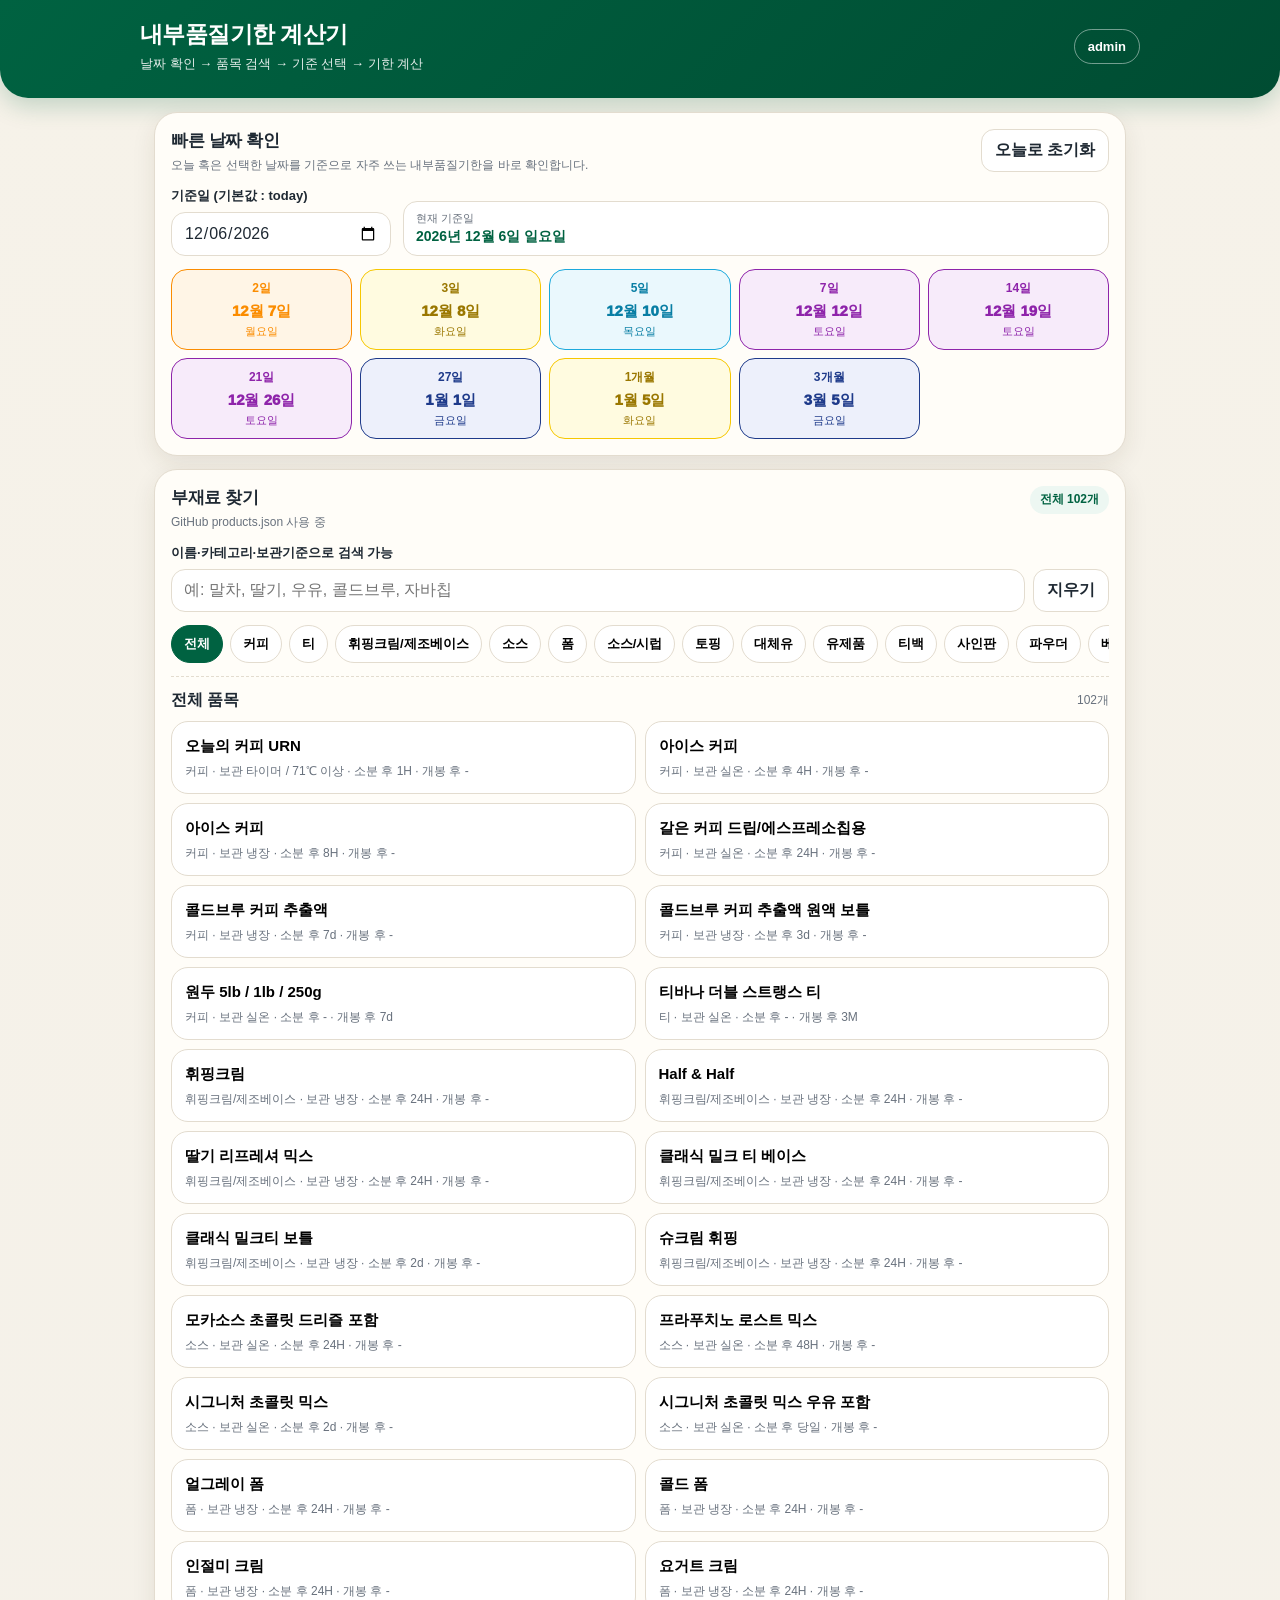
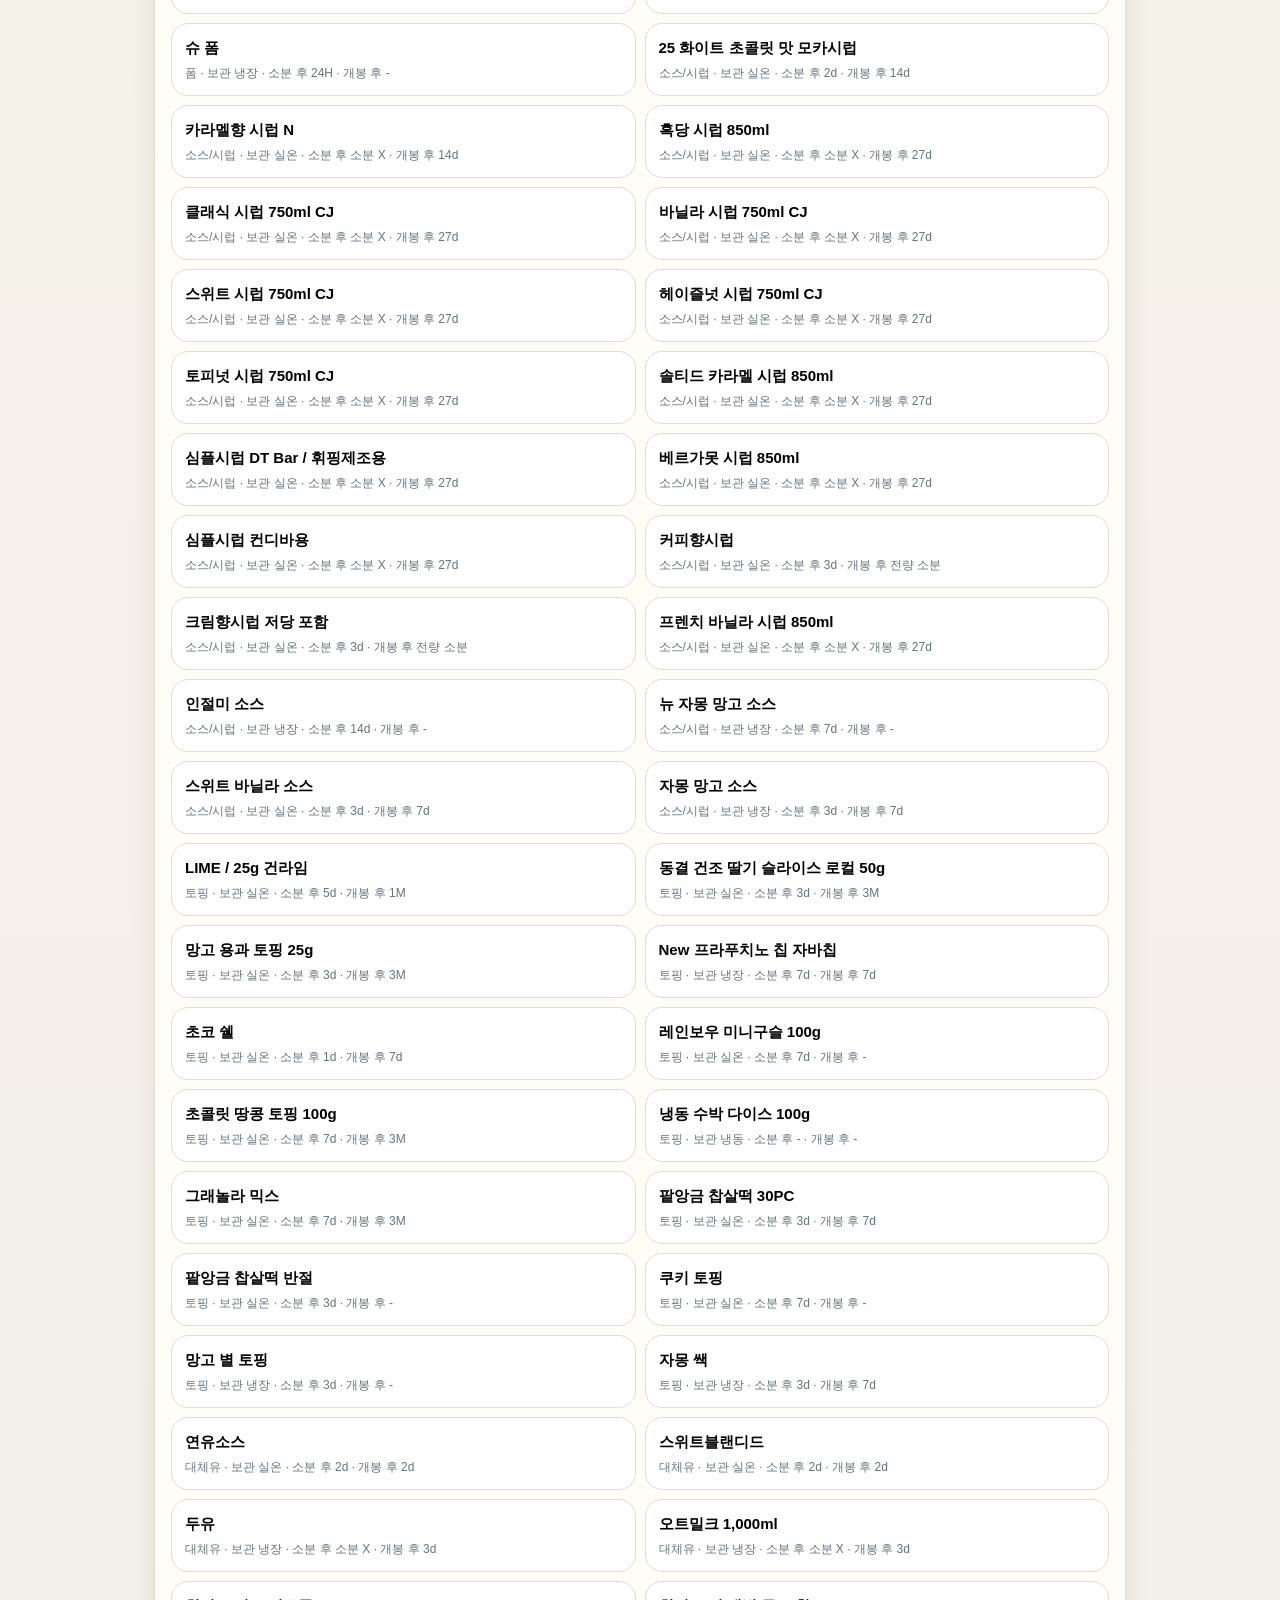
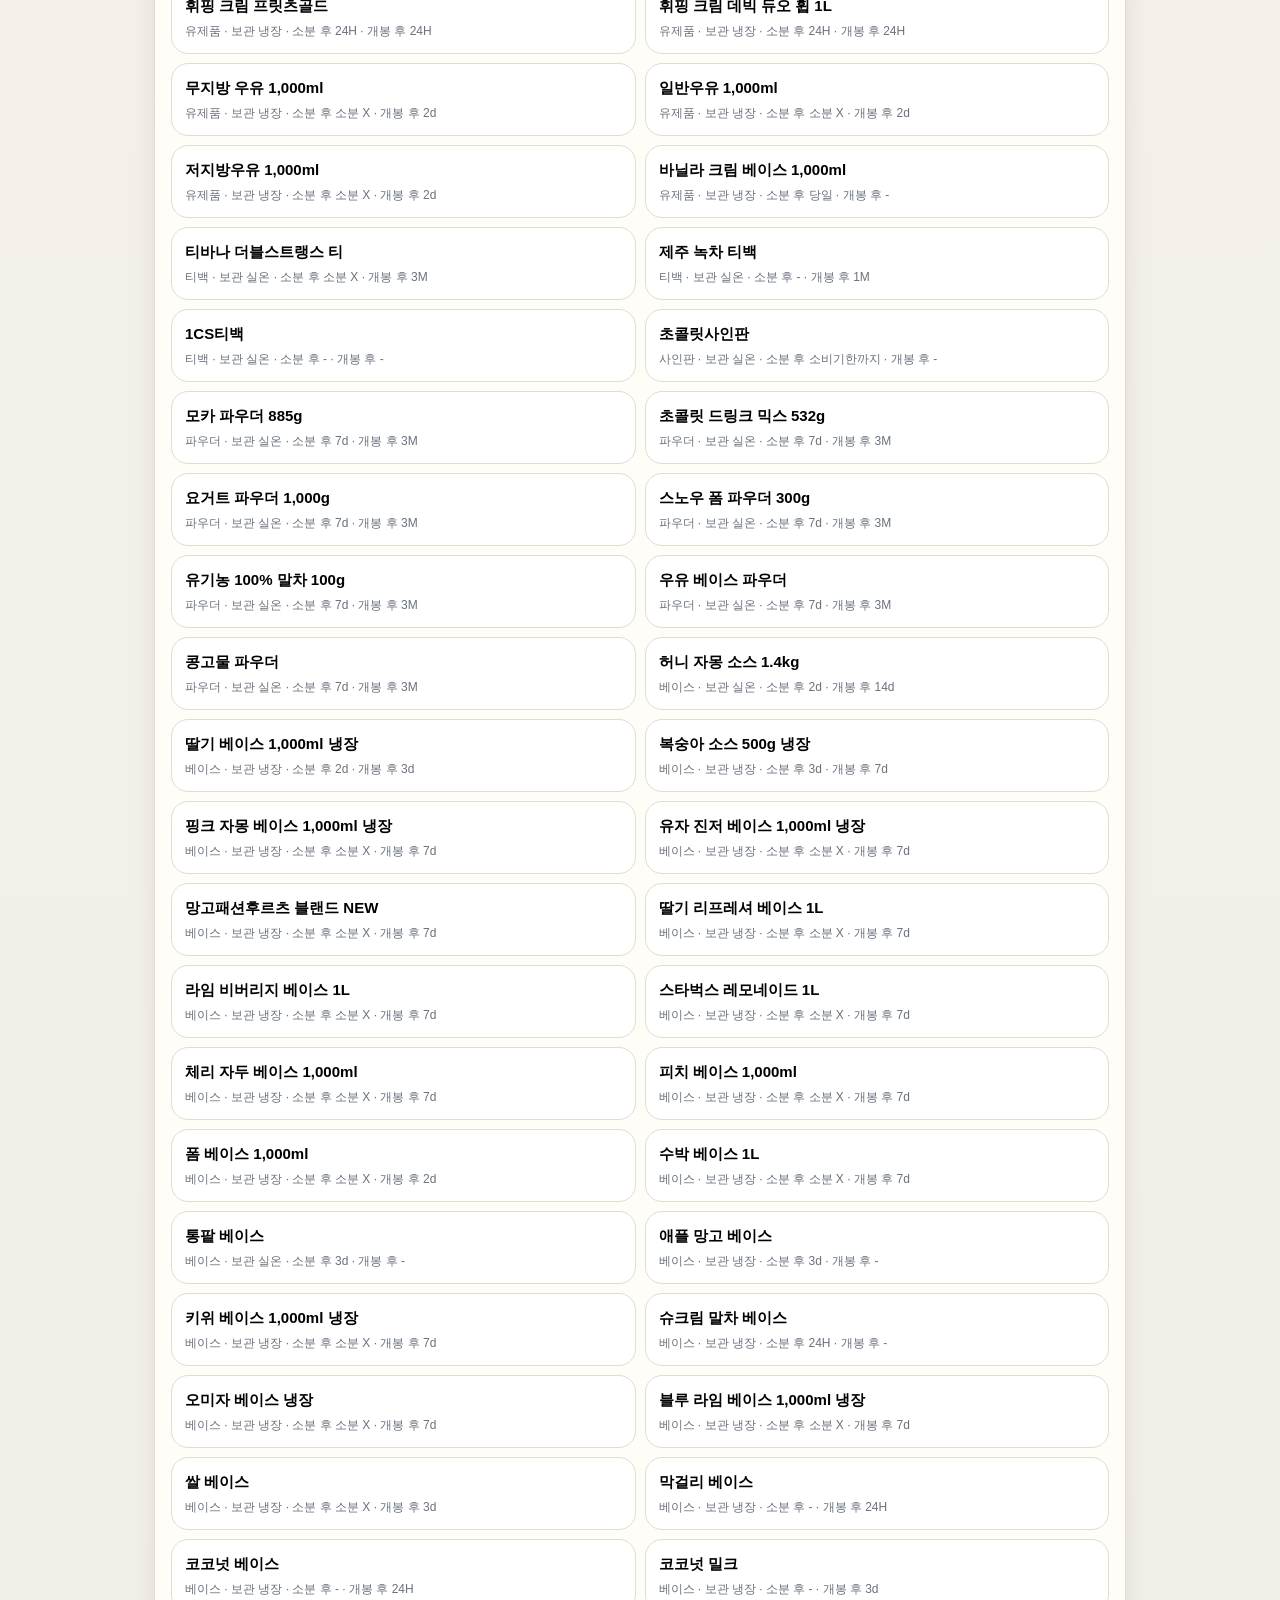
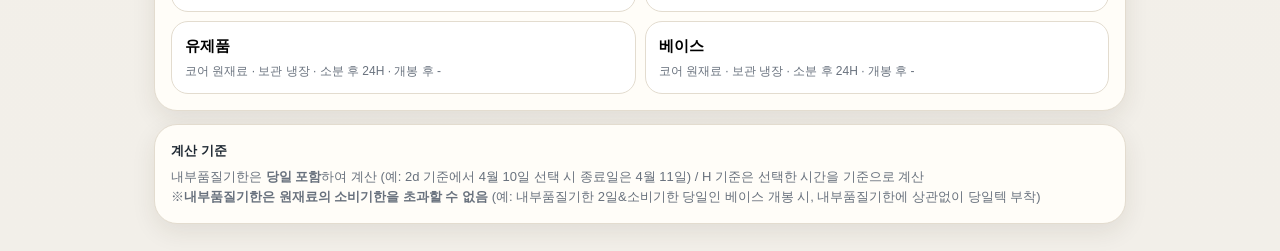
==== index.html @ 4258abe9 "Add files via upload" ====
<!doctype html>
<html lang="ko">
<head>
  <meta charset="utf-8">
  <meta name="viewport" content="width=device-width,initial-scale=1">
  <meta name="theme-color" content="#006241">
  <title>내부품질기한 관리</title>
  <link rel="stylesheet" href="./css/common.css">
  <link rel="stylesheet" href="./css/calculator.css">
</head>
<body>
<header class="site-header">
  <div class="header-inner">
    <div>
      <h1>내부품질기한 계산기</h1>
      <p>날짜 확인 → 품목 검색 → 기준 선택 → 기한 계산</p>
    </div>
    <a class="header-link" href="./admin.html">admin</a>
  </div>
</header>

<main class="container">
  <section class="panel">
    <div class="section-heading">
      <div>
        <h2>빠른 날짜 확인</h2>
        <p>오늘 혹은 선택한 날짜를 기준으로 자주 쓰는 내부품질기한을 바로 확인합니다.</p>
      </div>
      <button class="ghost-button" id="resetDateBtn" type="button">오늘로 초기화</button>
    </div>
    <div class="quick-base-row">
      <div class="field">
        <label for="quickBaseDate">기준일 (기본값 : today)</label>
        <input id="quickBaseDate" type="date">
      </div>
      <div class="quick-base-summary">
        <span>현재 기준일</span>
        <strong id="quickBaseSummary"></strong>
      </div>
    </div>
    <div id="quickGrid" class="quick-grid"></div>
  </section>

  <section class="panel">
    <div class="section-heading">
      <div>
        <h2>부재료 찾기</h2>
        <p id="dbStatus">DB를 불러오는 중입니다.</p>
      </div>
      <span id="totalCount" class="count-badge"></span>
    </div>

    <label for="search">이름·카테고리·보관기준으로 검색 가능</label>
    <div class="search-row">
      <input id="search" type="search" placeholder="예: 말차, 딸기, 우유, 콜드브루, 자바칩">
      <button id="clearSearch" class="ghost-button" type="button">지우기</button>
    </div>

    <div id="categoryGrid" class="category-grid"></div>

    <div class="list-header">
      <strong id="categoryTitle">전체 품목</strong>
      <span id="itemCount"></span>
    </div>
    <div id="list" class="item-list"></div>
  </section>

  <section id="result" class="panel result-panel" hidden>
    <div class="result-top">
      <div>
        <h2 id="rName"></h2>
        <div class="chips">
          <span class="chip" id="rCat"></span>
          <span class="chip" id="rStorage"></span>
        </div>
      </div>
      <button id="closeResult" class="icon-button" type="button" aria-label="결과 닫기">×</button>
    </div>

    <dl class="detail-grid">
      <dt>보관기준</dt><dd id="rStorage2"></dd>
      <dt>소분·제조 후</dt><dd id="rPortion"></dd>
      <dt>개봉 후</dt><dd id="rOpen"></dd>
      <dt>표기법</dt><dd id="rTag"></dd>
      <dt>참고</dt><dd id="rNote"></dd>
    </dl>

    <div class="form-grid">
      <div class="field full">
        <label for="mode">계산 기준</label>
        <select id="mode"></select>
      </div>
      <div class="field">
        <label for="baseDate">기준 날짜</label>
        <input id="baseDate" type="date">
      </div>
      <div class="field" id="hourField">
        <label for="baseHour">기준 시간</label>
        <select id="baseHour"></select>
      </div>
    </div>

    <div id="expireBox" class="expire-box">
      <div class="expire-title">계산된 내부품질기한</div>
      <div id="expireDate" class="expire-date"></div>
      <div id="expireMeta" class="expire-meta"></div>
    </div>
  </section>

  <section class="panel notice">
    <strong>계산 기준</strong>
    <p>내부품질기한은 <b>당일 포함</b>하여 계산
    (예: 2d 기준에서 4월 10일 선택 시 종료일은 4월 11일) / H 기준은 선택한 시간을 기준으로 계산 <br>
    ※<b>내부품질기한은 원재료의 소비기한을 초과할 수 없음</b> (예: 내부품질기한 2일&소비기한 당일인 베이스 개봉 시, 내부품질기한에 상관없이 당일텍 부착)</p>
  </section>
</main>

<script src="./js/default-products.js"></script>
<script src="./js/db.js"></script>
<script src="./js/calculator.js"></script>
<script src="./js/app.js"></script>
</body>
</html>
---- css/common.css ----
:root{
  --green:#006241;--green-dark:#004c32;--cream:#f6f2e9;--card:#fffdf8;
  --line:#e3dccf;--text:#1f2933;--muted:#68717d;--soft:#edf7f2;
  --danger:#b42318;--shadow:0 8px 24px rgba(57,42,20,.09);
}
*{box-sizing:border-box}
html{scroll-behavior:smooth}
body{margin:0;background:linear-gradient(180deg,var(--cream),#f2efe9);font-family:-apple-system,BlinkMacSystemFont,"Apple SD Gothic Neo","Noto Sans KR",Arial,sans-serif;color:var(--text)}
button,input,select,textarea{font:inherit}
button,a{touch-action:manipulation}
.site-header{background:linear-gradient(135deg,var(--green),var(--green-dark));color:#fff;padding:19px 16px 24px;border-radius:0 0 28px 28px;box-shadow:0 8px 24px rgba(0,98,65,.22)}
.header-inner{max-width:1000px;margin:auto;display:flex;justify-content:space-between;align-items:center;gap:16px}
.site-header h1{font-size:23px;margin:0 0 5px;letter-spacing:-.6px}
.site-header p{font-size:13px;margin:0;opacity:.9;line-height:1.45}
.header-link{color:#fff;text-decoration:none;border:1px solid rgba(255,255,255,.45);border-radius:999px;padding:9px 13px;font-size:13px;font-weight:800;white-space:nowrap}
.container{max-width:1000px;margin:0 auto;padding:14px}
.panel{background:var(--card);border:1px solid var(--line);border-radius:23px;padding:16px;margin-bottom:13px;box-shadow:var(--shadow)}
.section-heading{display:flex;justify-content:space-between;align-items:flex-start;gap:12px;margin-bottom:13px}
.section-heading.compact{align-items:center}
.section-heading h2,.panel h2{font-size:17px;margin:0;letter-spacing:-.35px}
.section-heading p,.muted{font-size:12px;color:var(--muted);margin:4px 0 0;line-height:1.5}
label{display:block;font-size:13px;font-weight:850;margin-bottom:7px}
input,select,textarea{width:100%;border:1px solid var(--line);border-radius:14px;padding:11px 12px;background:#fff;color:var(--text);outline:none}
input:focus,select:focus,textarea:focus{border-color:var(--green);box-shadow:0 0 0 3px rgba(0,98,65,.11)}
textarea{resize:vertical}
.primary-button,.ghost-button,.danger-button,.icon-button{border-radius:13px;padding:10px 13px;font-weight:850;cursor:pointer}
.primary-button{border:1px solid var(--green);background:var(--green);color:#fff}
.ghost-button{border:1px solid var(--line);background:#fff;color:var(--text)}
.danger-button{border:1px solid #f0b7b2;background:#fff4f3;color:var(--danger)}
button:disabled{opacity:.45;cursor:not-allowed}
.count-badge{display:inline-flex;align-items:center;min-height:28px;padding:4px 10px;border-radius:999px;background:var(--soft);color:var(--green);font-size:12px;font-weight:900}
.field{min-width:0}
.form-message{font-size:13px;min-height:20px;color:var(--danger)}
.notice{font-size:13px;line-height:1.55;color:var(--muted)}
.notice strong{color:var(--text)}
.notice p{margin:6px 0 0}
@media(max-width:600px){.header-inner{align-items:flex-start}.site-header h1{font-size:21px}.header-link{padding:8px 10px}.container{padding:11px}.panel{border-radius:20px;padding:14px}}
---- css/calculator.css ----
.quick-grid{display:grid;grid-template-columns:repeat(3,minmax(0,1fr));gap:8px}
.quick-date{border:1px solid var(--line);border-radius:16px;background:#fff;padding:10px 7px;min-height:77px;cursor:pointer}
.quick-date strong,.quick-date span{display:block}
.quick-date strong{font-size:12px;color:var(--green);margin-bottom:5px}
.quick-date .date{font-size:15px;font-weight:950}
.quick-date .day{font-size:11px;color:var(--muted);margin-top:3px}
.quick-date.active{outline:3px solid rgba(0,98,65,.13)}
.search-row{display:grid;grid-template-columns:1fr auto;gap:8px;margin-bottom:12px}
.category-grid{display:flex;gap:7px;overflow:auto;padding:1px 0 10px;scrollbar-width:thin}
.category-button{border:1px solid var(--line);background:#fff;border-radius:999px;padding:9px 12px;font-size:13px;font-weight:850;white-space:nowrap;cursor:pointer}
.category-button.active{background:var(--green);border-color:var(--green);color:#fff}
.list-header{display:flex;justify-content:space-between;align-items:center;border-top:1px dashed var(--line);padding-top:13px;margin-top:3px}
.list-header span{font-size:12px;color:var(--muted)}
.item-list{display:grid;gap:9px;margin-top:10px}
.item-card{border:1px solid var(--line);border-radius:17px;padding:13px;background:#fff;cursor:pointer;text-align:left;width:100%}
.item-card:hover{border-color:#b9cfc4;background:#fbfefc}
.item-card strong{display:block;font-size:15px;line-height:1.4;margin-bottom:6px}
.item-card span{display:block;color:var(--muted);font-size:12px;line-height:1.5}
.empty{padding:25px;text-align:center;color:var(--muted);font-size:13px}
.result-top{display:flex;justify-content:space-between;gap:10px}
.result-top h2{font-size:21px;margin:0 0 9px}
.icon-button{border:1px solid var(--line);background:#fff;font-size:22px;line-height:1;width:40px;height:40px;padding:0}
.chips{display:flex;gap:6px;flex-wrap:wrap}
.chip{background:var(--soft);color:var(--green);border-radius:999px;padding:5px 10px;font-size:12px;font-weight:850}
.detail-grid{display:grid;grid-template-columns:96px 1fr;gap:8px 10px;font-size:14px;line-height:1.55;margin:16px 0}
.detail-grid dt{color:var(--muted);font-weight:800}.detail-grid dd{margin:0}
.form-grid{display:grid;grid-template-columns:1fr 130px;gap:10px}
.form-grid .full{grid-column:1/-1}
.expire-box{margin-top:15px;border:2px solid var(--green);background:#eef8f3;border-radius:22px;padding:16px}
.expire-title{font-size:13px;font-weight:900}.expire-date{font-size:28px;font-weight:1000;letter-spacing:-.7px;margin-top:5px;color:var(--green)}
.expire-meta{font-size:13px;line-height:1.5;margin-top:7px}
.expire-box.invalid{border-color:var(--line);background:#f7f7f7}.expire-box.invalid .expire-date{color:var(--muted)}
@media(min-width:680px){.quick-grid{grid-template-columns:repeat(5,minmax(0,1fr))}.item-list{grid-template-columns:repeat(2,minmax(0,1fr))}}
@media(max-width:500px){.form-grid{grid-template-columns:1fr 105px}.section-heading .ghost-button{font-size:12px;padding:8px 9px}}

/* 요일별 색상 */
.quick-date.sun,.expire-box.sun{background:#fff1f1;border-color:#e53935}
.quick-date.sun strong,.quick-date.sun .date,.quick-date.sun .day,.expire-box.sun .expire-date{color:#e53935}

.quick-date.mon,.expire-box.mon{background:#fff5e6;border-color:#fb8c00}
.quick-date.mon strong,.quick-date.mon .date,.quick-date.mon .day,.expire-box.mon .expire-date{color:#fb8c00}

.quick-date.tue,.expire-box.tue{background:#fffbe0;border-color:#f6c700}
.quick-date.tue strong,.quick-date.tue .date,.quick-date.tue .day,.expire-box.tue .expire-date{color:#9a7700}

.quick-date.wed,.expire-box.wed{background:#ebf8ef;border-color:#2e9d56}
.quick-date.wed strong,.quick-date.wed .date,.quick-date.wed .day,.expire-box.wed .expire-date{color:#2e9d56}

.quick-date.thu,.expire-box.thu{background:#eaf8fd;border-color:#1ca9dc}
.quick-date.thu strong,.quick-date.thu .date,.quick-date.thu .day,.expire-box.thu .expire-date{color:#087ea4}

.quick-date.fri,.expire-box.fri{background:#edf0fb;border-color:#1e3a8a}
.quick-date.fri strong,.quick-date.fri .date,.quick-date.fri .day,.expire-box.fri .expire-date{color:#1e3a8a}

.quick-date.sat,.expire-box.sat{background:#f7ebfa;border-color:#8e24aa}
.quick-date.sat strong,.quick-date.sat .date,.quick-date.sat .day,.expire-box.sat .expire-date{color:#8e24aa}

.quick-base-row{
  display:grid;
  grid-template-columns:minmax(0,220px) 1fr;
  gap:12px;
  align-items:end;
  margin-bottom:13px;
}
.quick-base-summary{
  min-height:44px;
  border:1px solid var(--line);
  border-radius:14px;
  background:#fff;
  padding:9px 12px;
  display:flex;
  flex-direction:column;
  justify-content:center;
}
.quick-base-summary span{
  font-size:11px;
  color:var(--muted);
  margin-bottom:2px;
}
.quick-base-summary strong{
  font-size:14px;
  color:var(--green);
}
@media(max-width:560px){
  .quick-base-row{grid-template-columns:1fr}
}
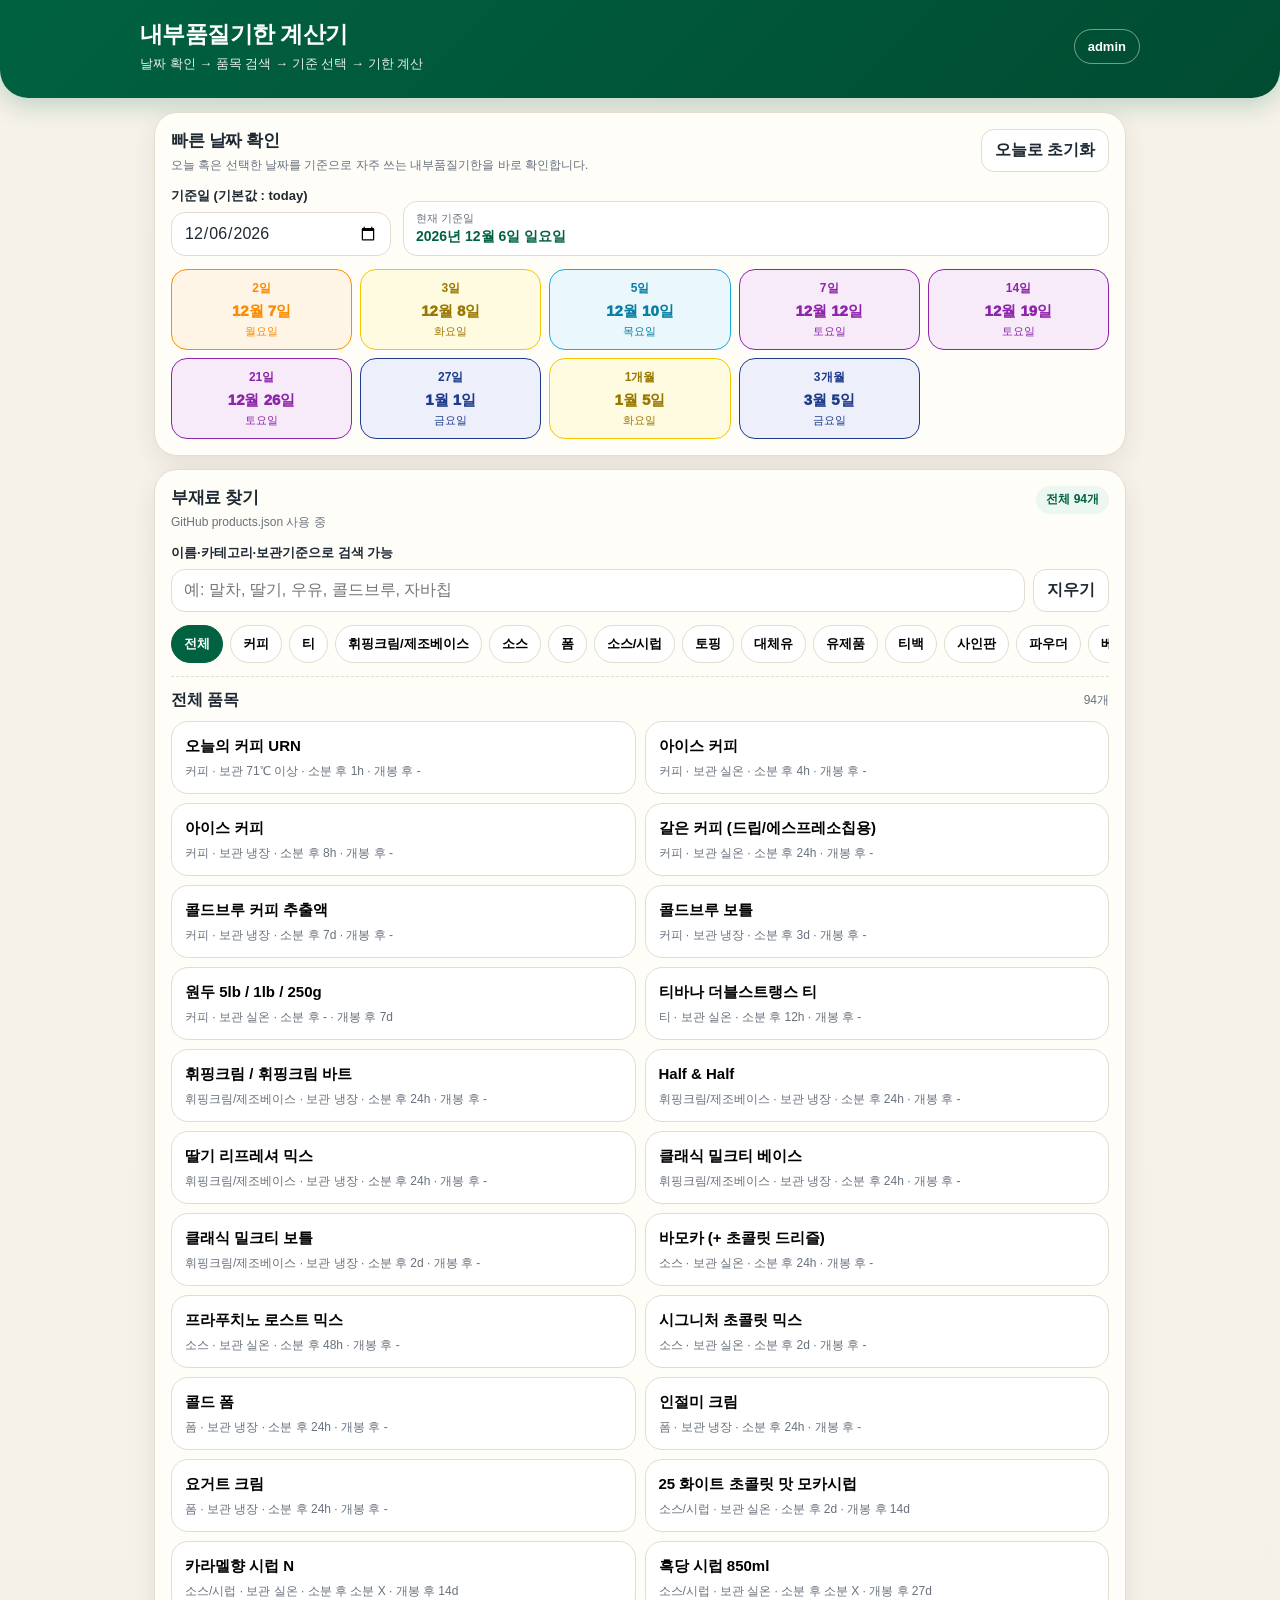
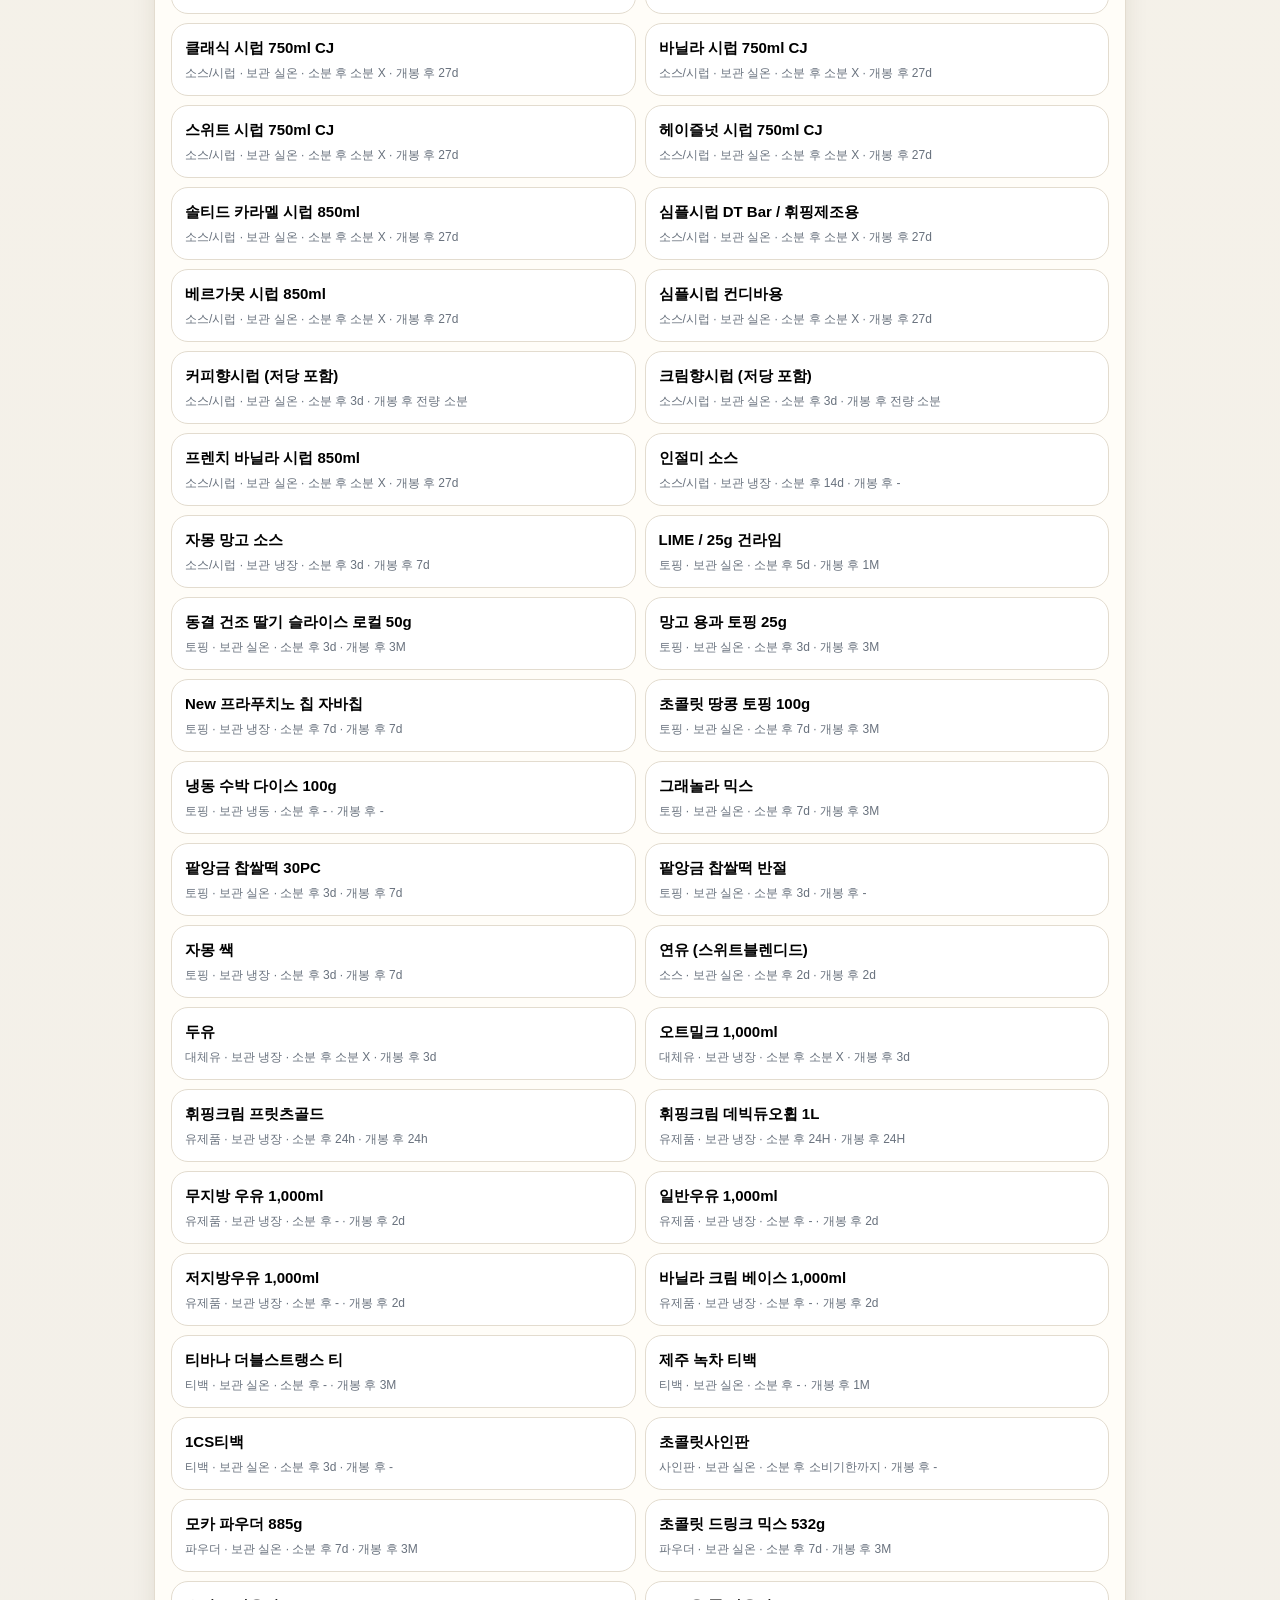
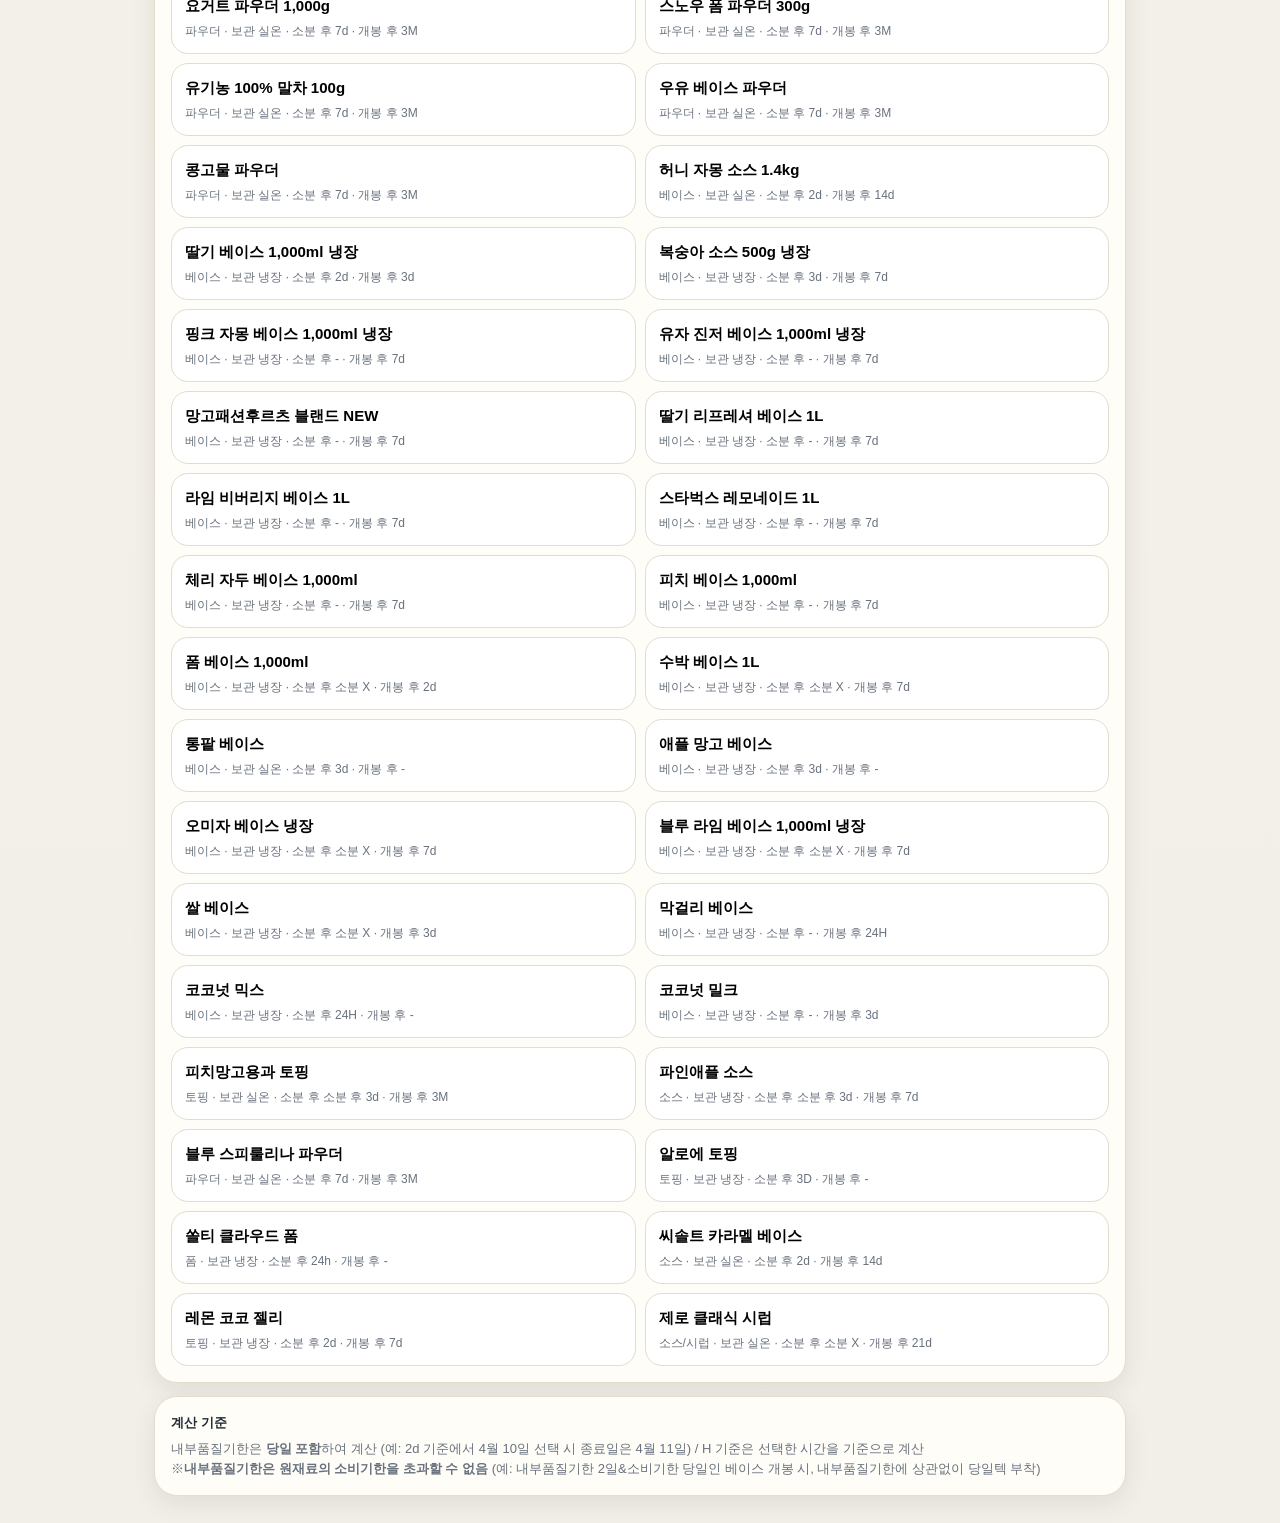
==== commit 4fd2bbef: "Add files via upload" ====
--- a/index.html
+++ b/index.html
@@ -91,17 +91,17 @@
         <select id="mode"></select>
       </div>
       <div class="field">
-        <label for="baseDate">기준 날짜</label>
+        <label for="baseDate">기준 날짜 (시작일)</label>
         <input id="baseDate" type="date">
       </div>
       <div class="field" id="hourField">
-        <label for="baseHour">기준 시간</label>
+        <label for="baseHour">기준 시간 </label>
         <select id="baseHour"></select>
       </div>
     </div>
 
     <div id="expireBox" class="expire-box">
-      <div class="expire-title">계산된 내부품질기한</div>
+      <div class="expire-title">계산된 내부품질기한 (종료일)</div>
       <div id="expireDate" class="expire-date"></div>
       <div id="expireMeta" class="expire-meta"></div>
     </div>
--- a/css/calculator.css
+++ b/css/calculator.css
@@ -27,7 +27,7 @@
 .form-grid{display:grid;grid-template-columns:1fr 130px;gap:10px}
 .form-grid .full{grid-column:1/-1}
 .expire-box{margin-top:15px;border:2px solid var(--green);background:#eef8f3;border-radius:22px;padding:16px}
-.expire-title{font-size:13px;font-weight:900}.expire-date{font-size:28px;font-weight:1000;letter-spacing:-.7px;margin-top:5px;color:var(--green)}
+.expire-title{font-size:13px;font-weight:900}.expire-date{font-size:24px;font-weight:1000;letter-spacing:-.7px;margin-top:5px;color:var(--green)}
 .expire-meta{font-size:13px;line-height:1.5;margin-top:7px}
 .expire-box.invalid{border-color:var(--line);background:#f7f7f7}.expire-box.invalid .expire-date{color:var(--muted)}
 @media(min-width:680px){.quick-grid{grid-template-columns:repeat(5,minmax(0,1fr))}.item-list{grid-template-columns:repeat(2,minmax(0,1fr))}}
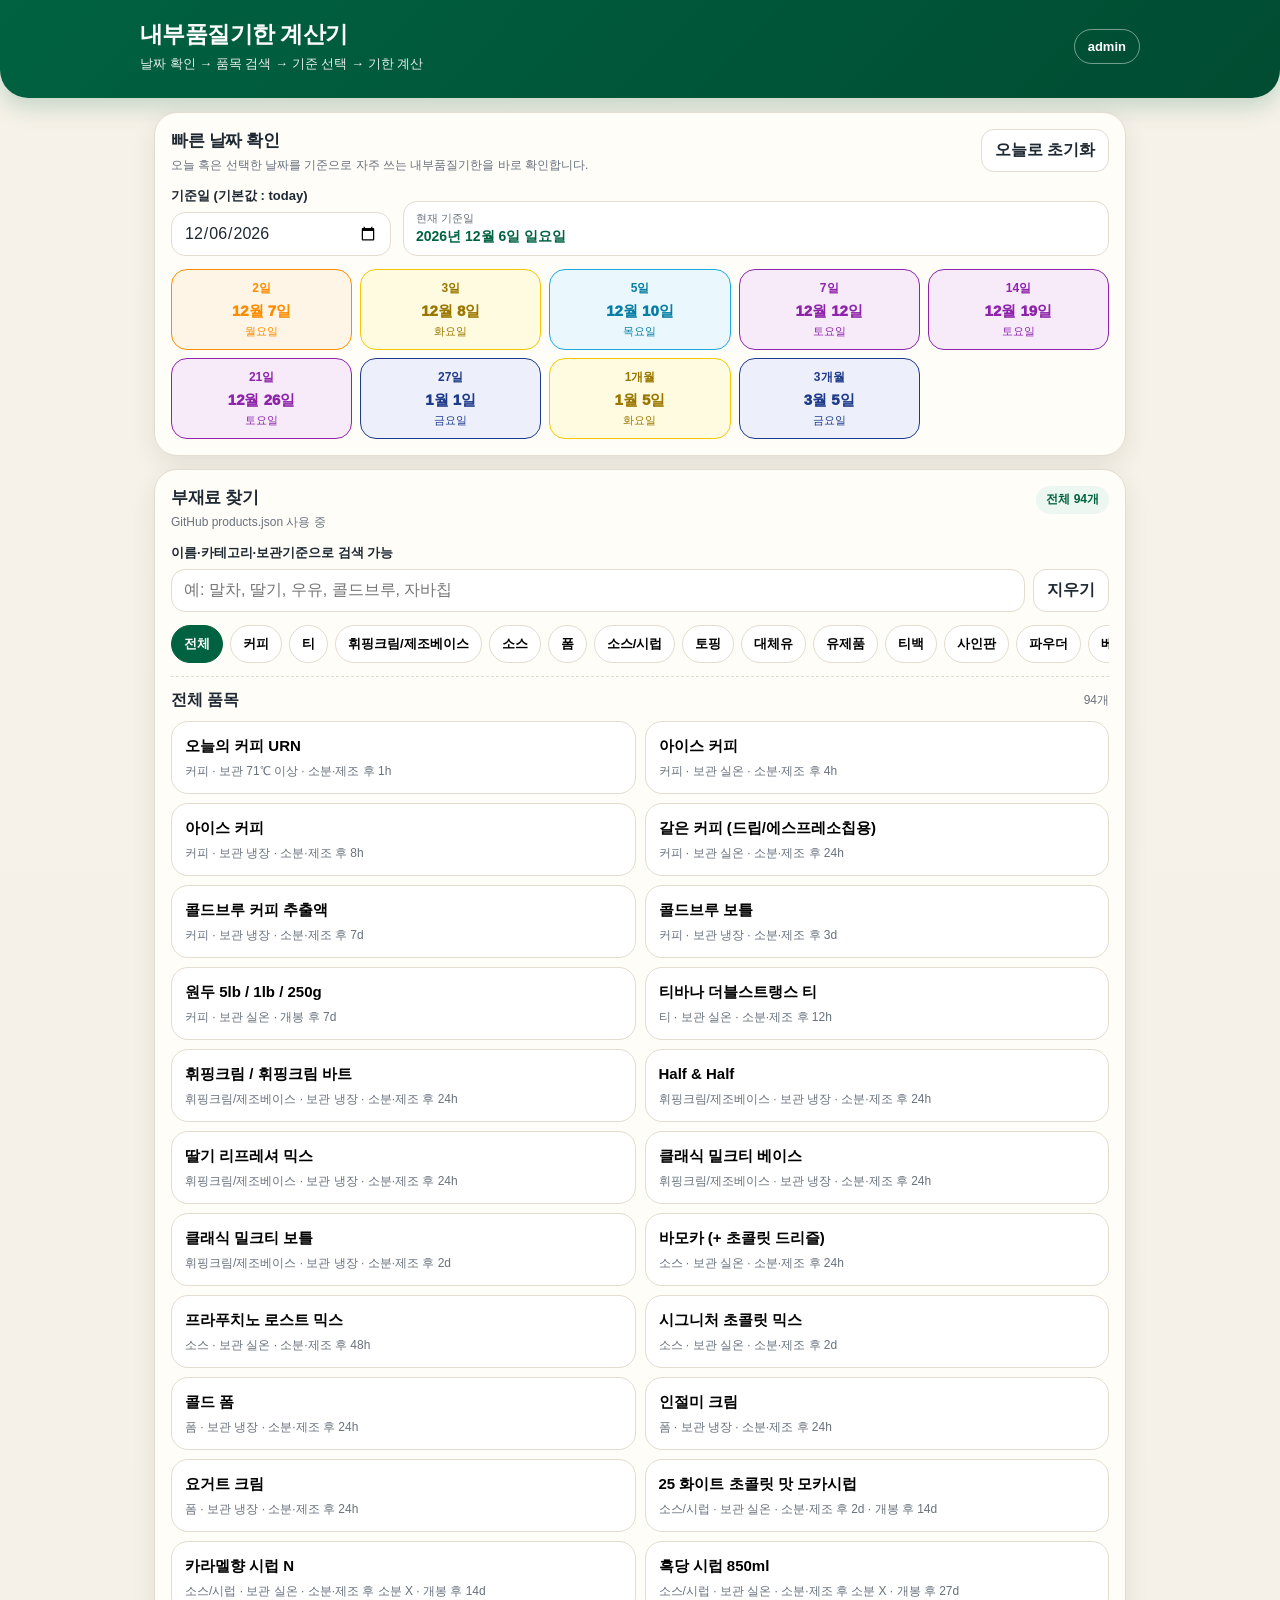
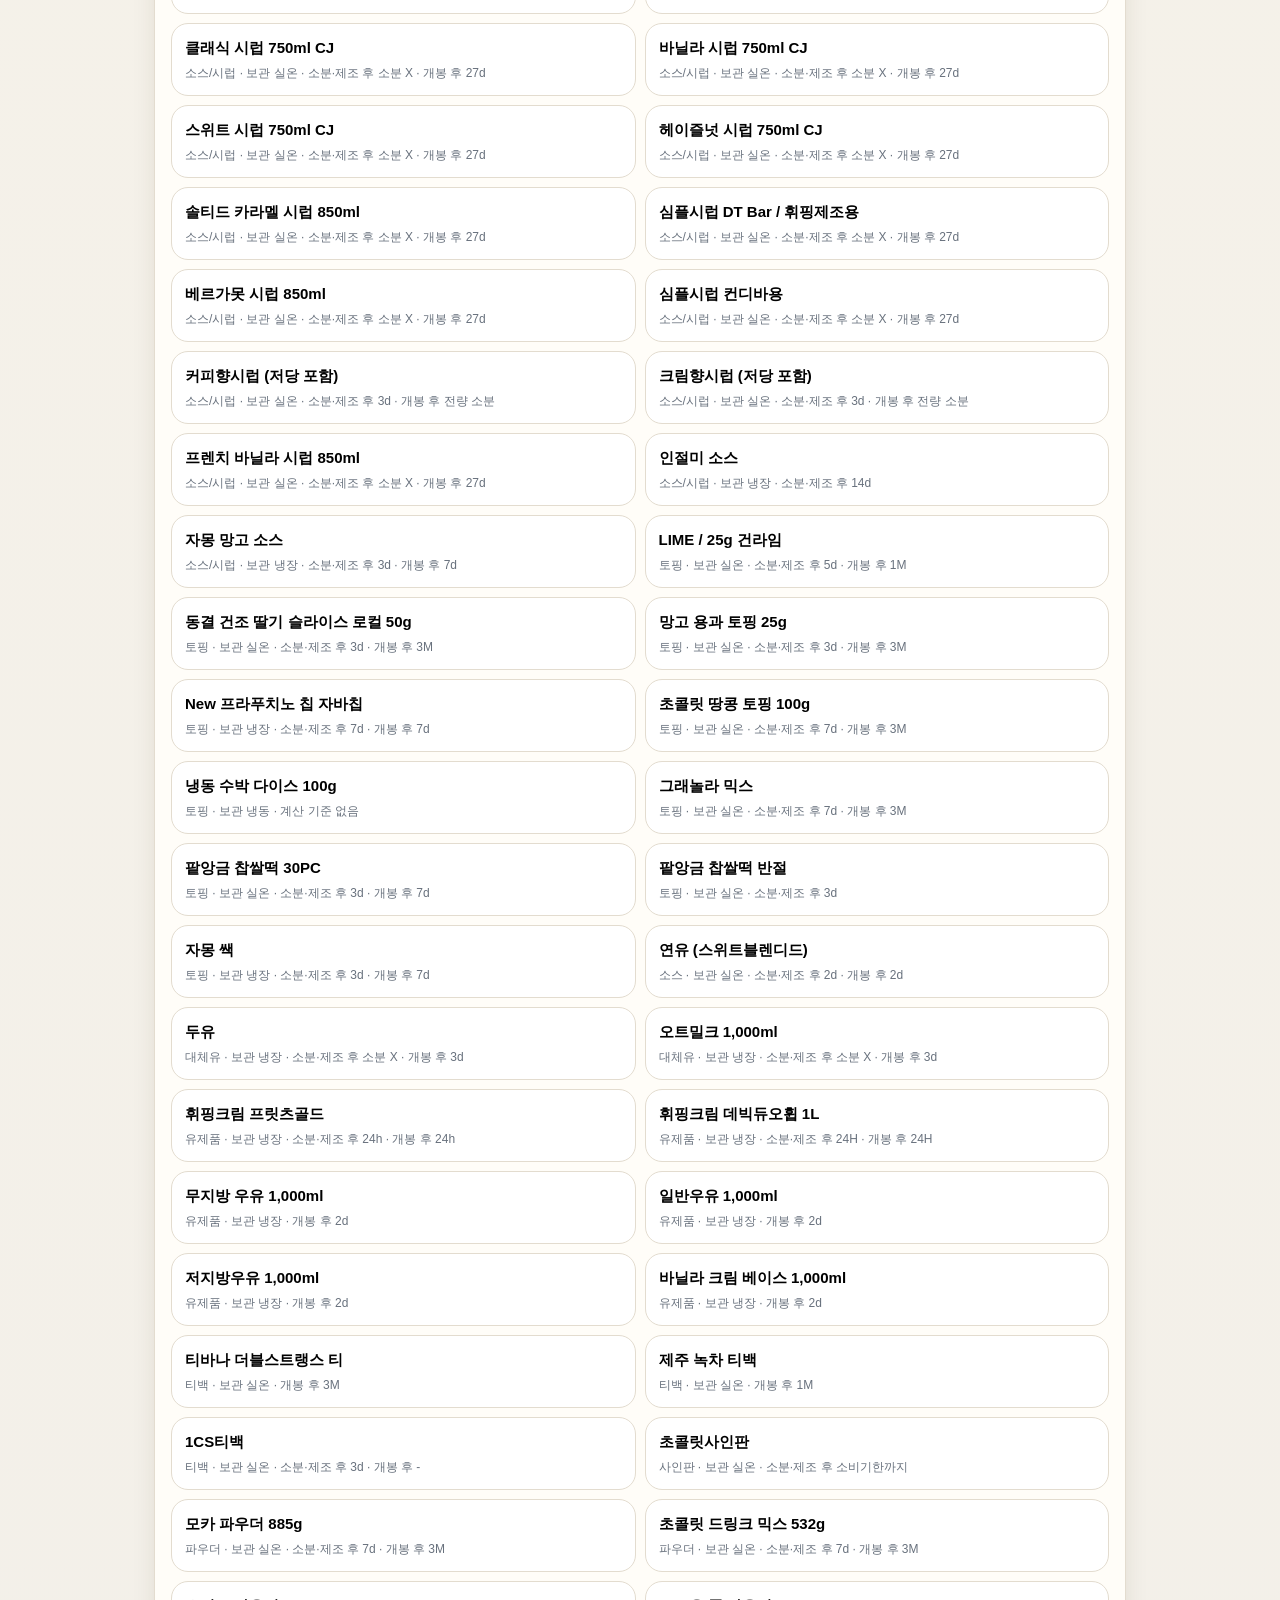
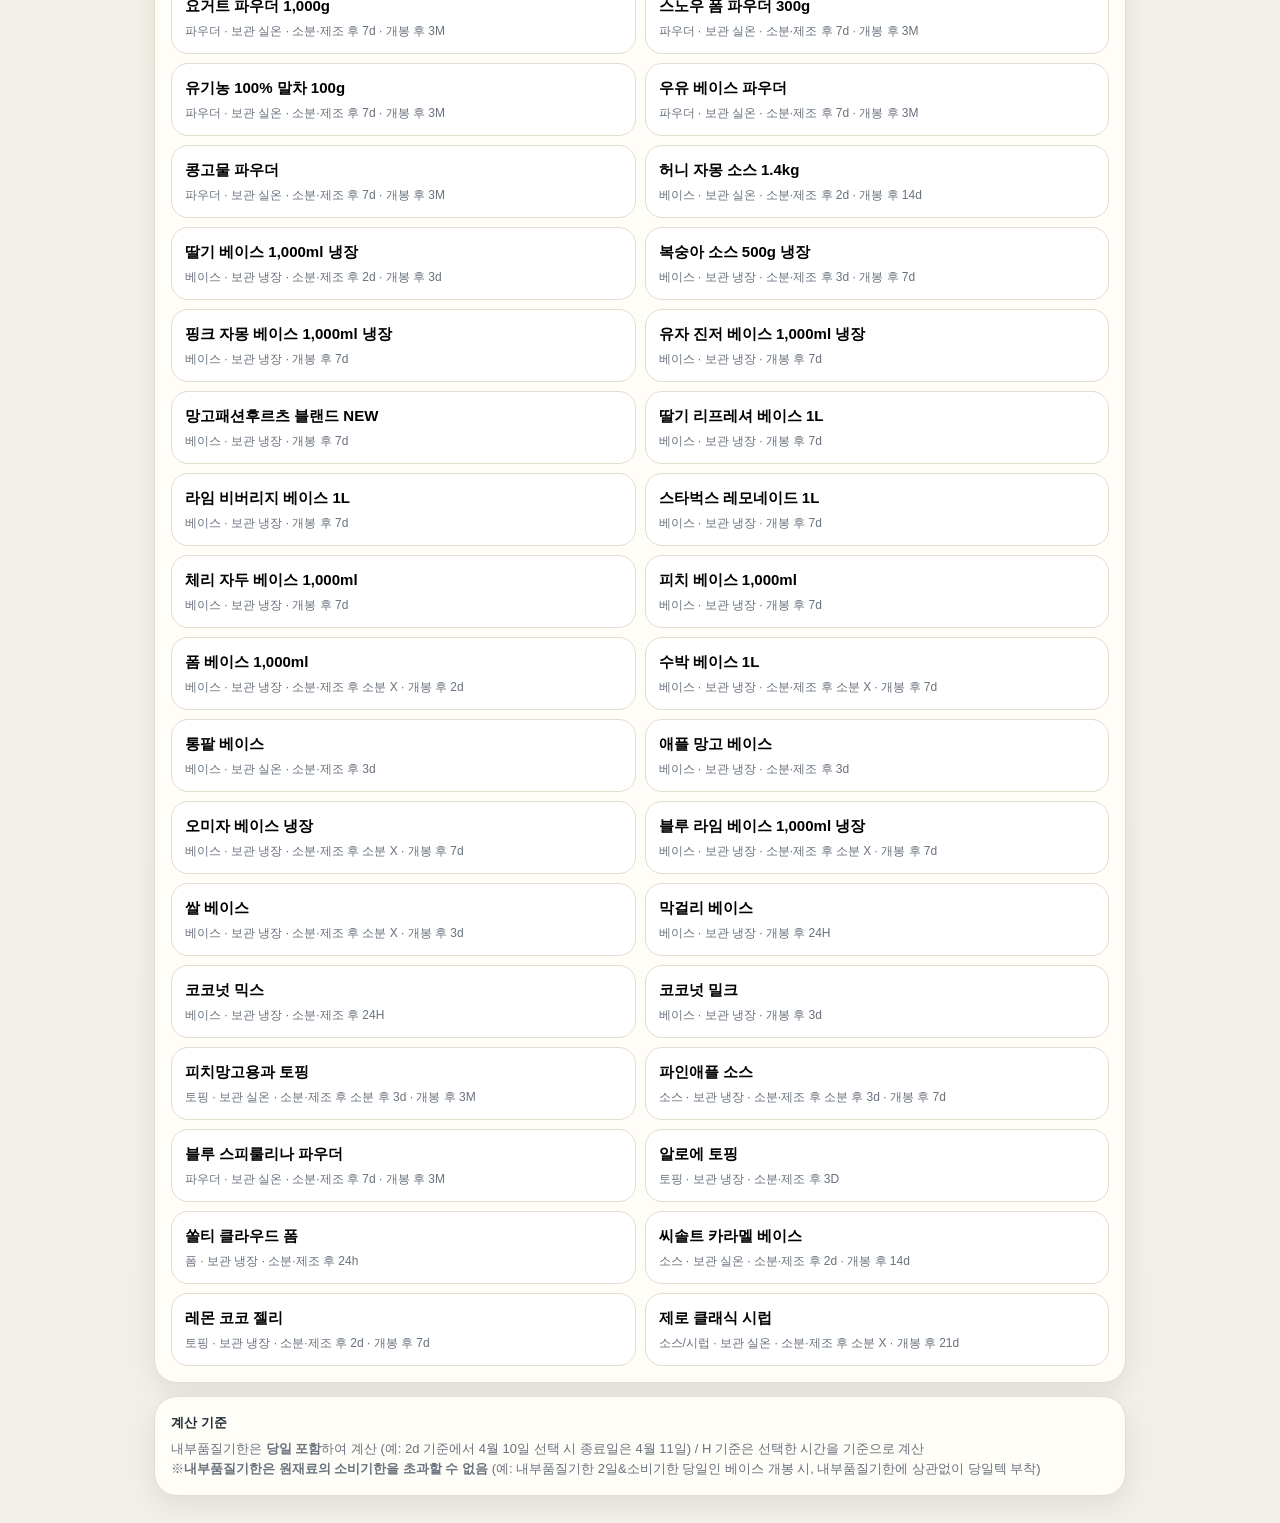
==== commit f53922c3: "Add files via upload" ====
--- a/index.html
+++ b/index.html
@@ -4,7 +4,7 @@
   <meta charset="utf-8">
   <meta name="viewport" content="width=device-width,initial-scale=1">
   <meta name="theme-color" content="#006241">
-  <title>내부품질기한 관리</title>
+  <title>☕내부품질기한 관리</title>
   <link rel="stylesheet" href="./css/common.css">
   <link rel="stylesheet" href="./css/calculator.css">
 </head>
@@ -79,8 +79,7 @@
 
     <dl class="detail-grid">
       <dt>보관기준</dt><dd id="rStorage2"></dd>
-      <dt>소분·제조 후</dt><dd id="rPortion"></dd>
-      <dt>개봉 후</dt><dd id="rOpen"></dd>
+      <div id="rRules" class="rule-details"></div>
       <dt>표기법</dt><dd id="rTag"></dd>
       <dt>참고</dt><dd id="rNote"></dd>
     </dl>
--- a/css/calculator.css
+++ b/css/calculator.css
@@ -84,3 +84,5 @@
 @media(max-width:560px){
   .quick-base-row{grid-template-columns:1fr}
 }
+
+.rule-details{display:contents}
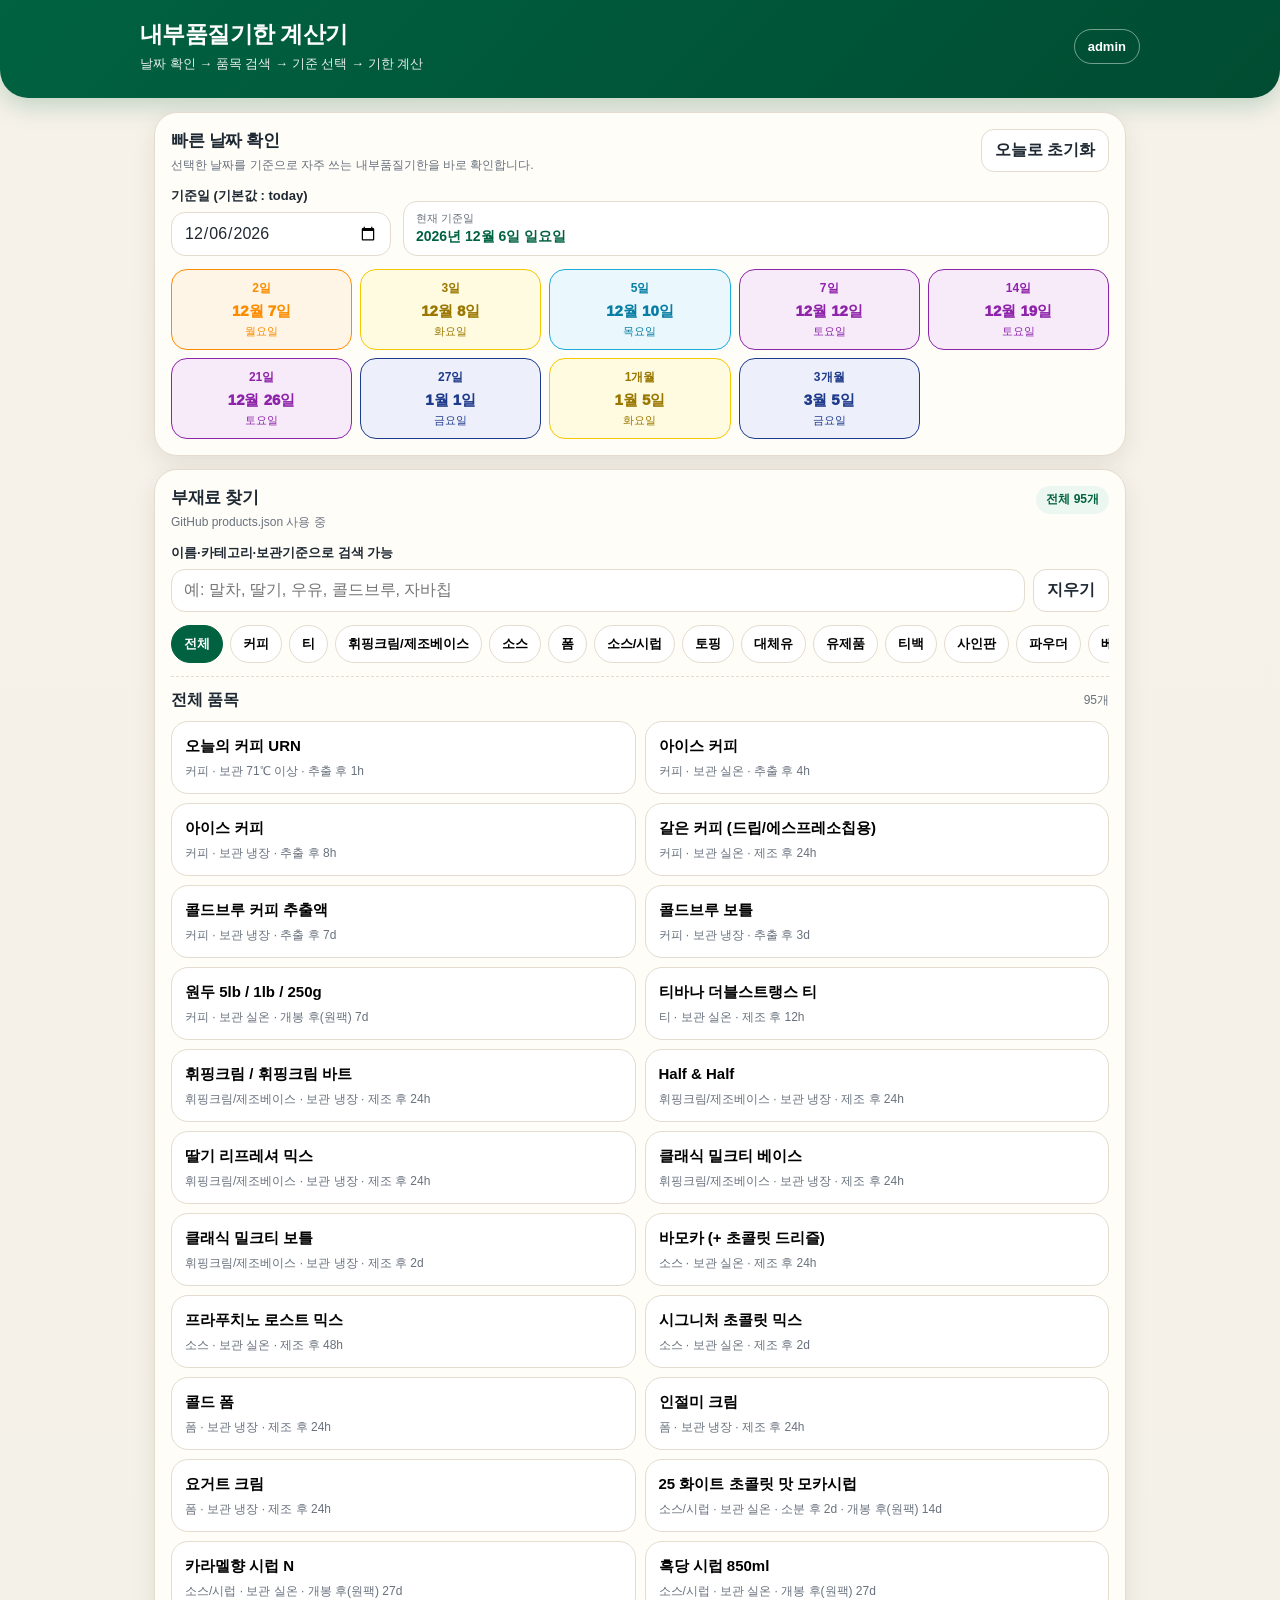
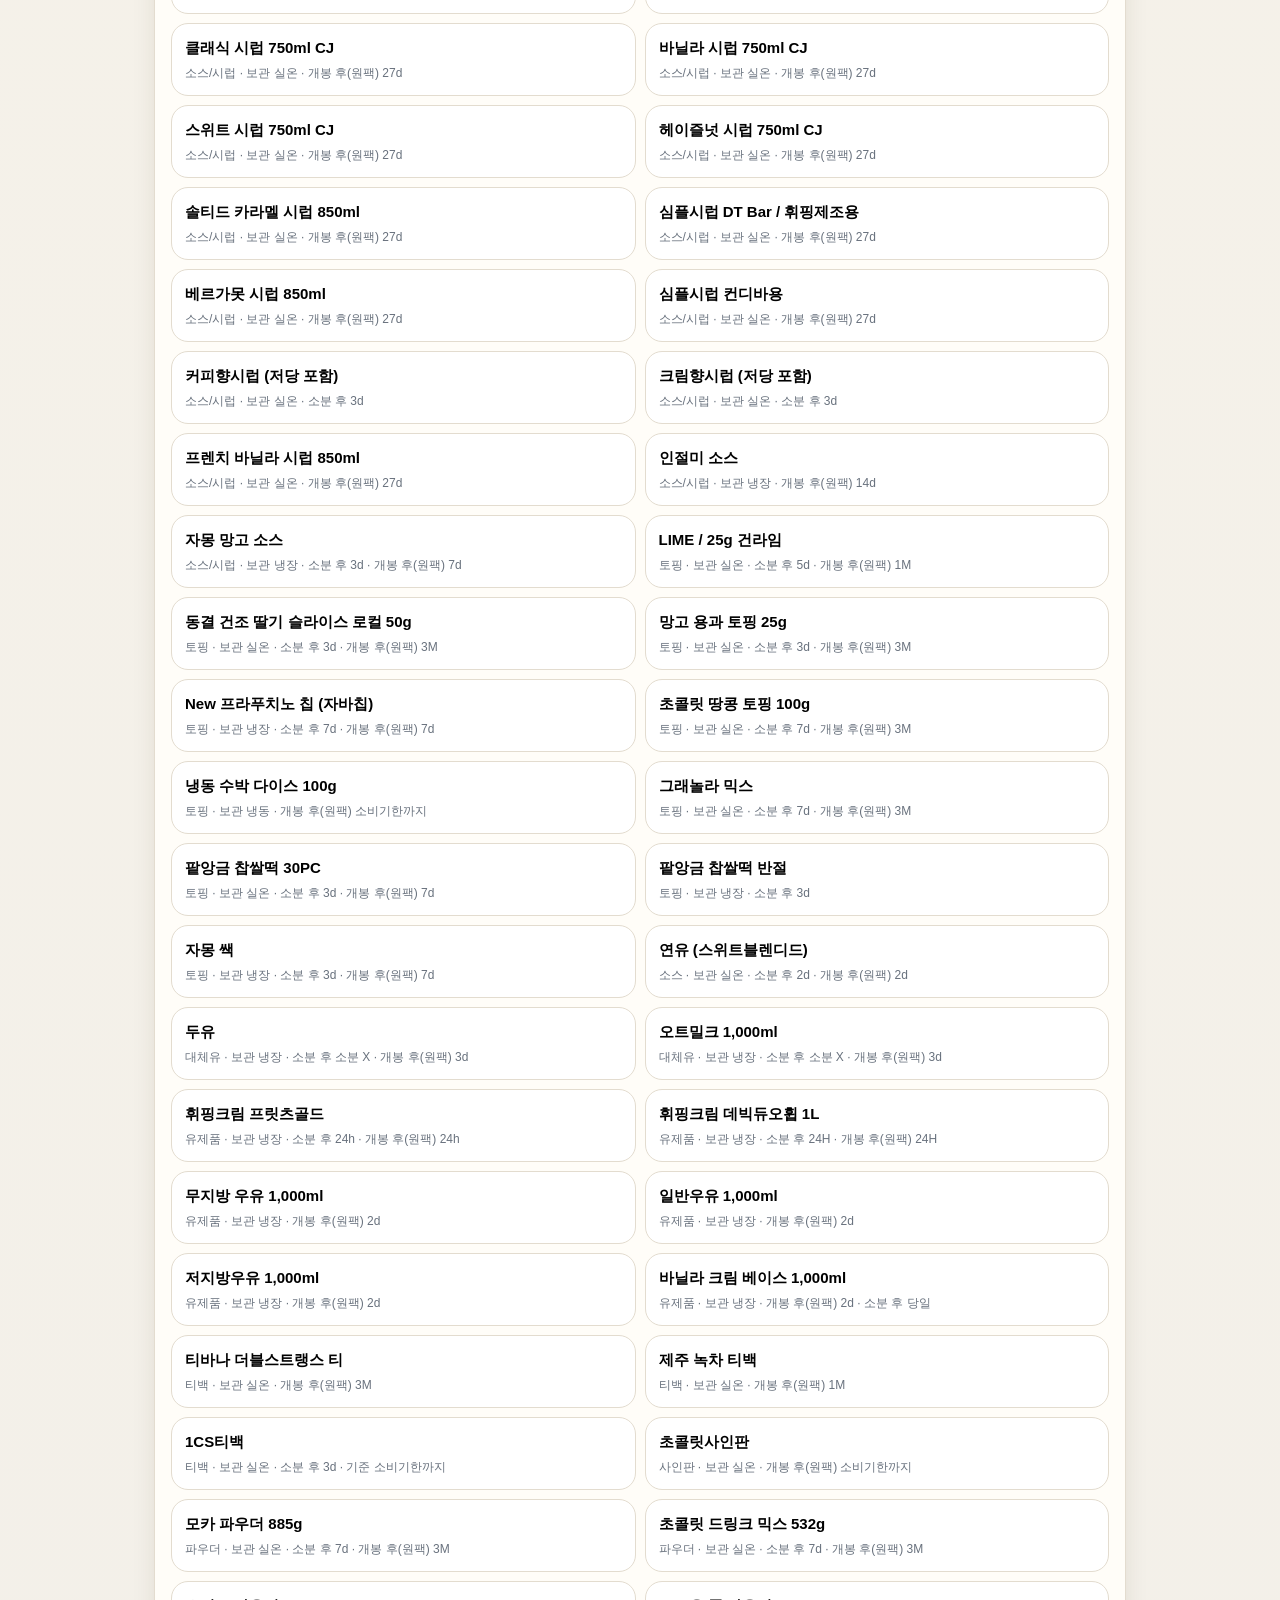
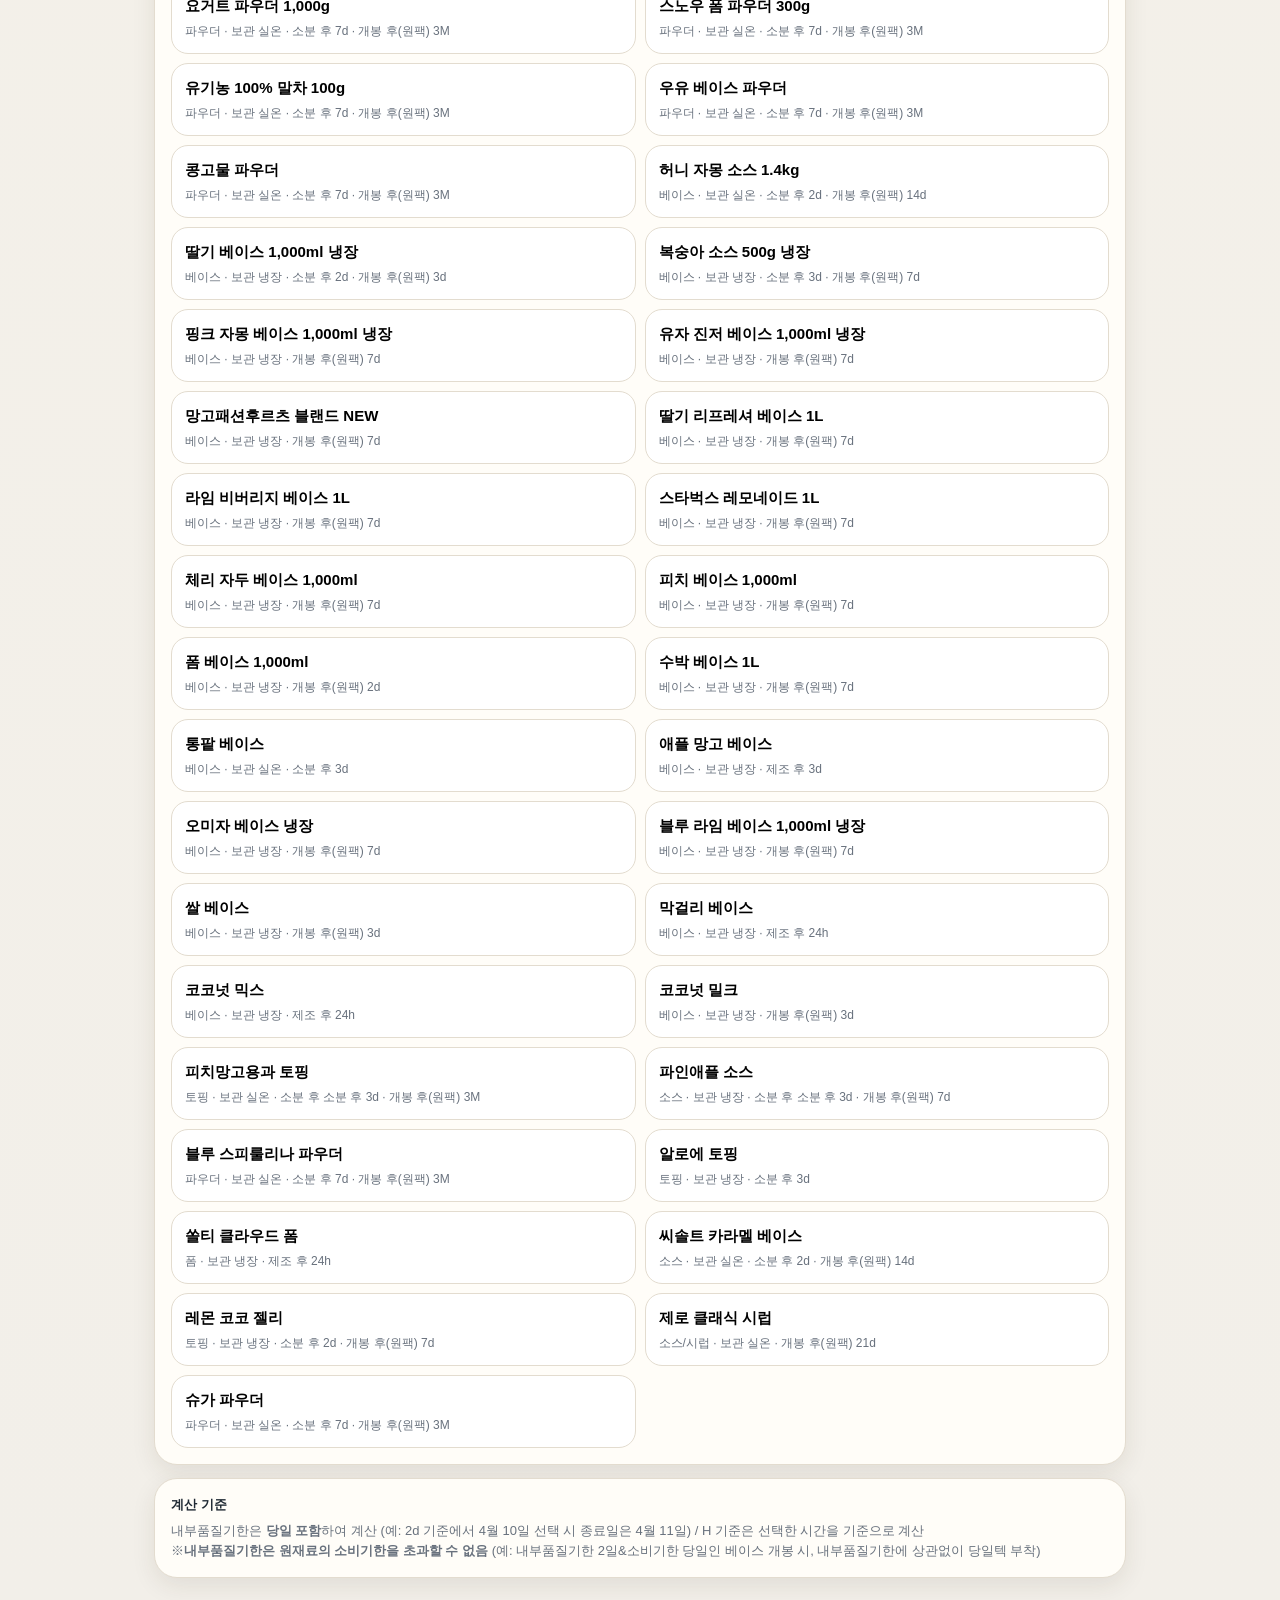
==== commit 94cf0f98: "Add files via upload" ====
--- a/index.html
+++ b/index.html
@@ -24,7 +24,7 @@
     <div class="section-heading">
       <div>
         <h2>빠른 날짜 확인</h2>
-        <p>오늘 혹은 선택한 날짜를 기준으로 자주 쓰는 내부품질기한을 바로 확인합니다.</p>
+        <p> 선택한 날짜를 기준으로 자주 쓰는 내부품질기한을 바로 확인합니다.</p>
       </div>
       <button class="ghost-button" id="resetDateBtn" type="button">오늘로 초기화</button>
     </div>
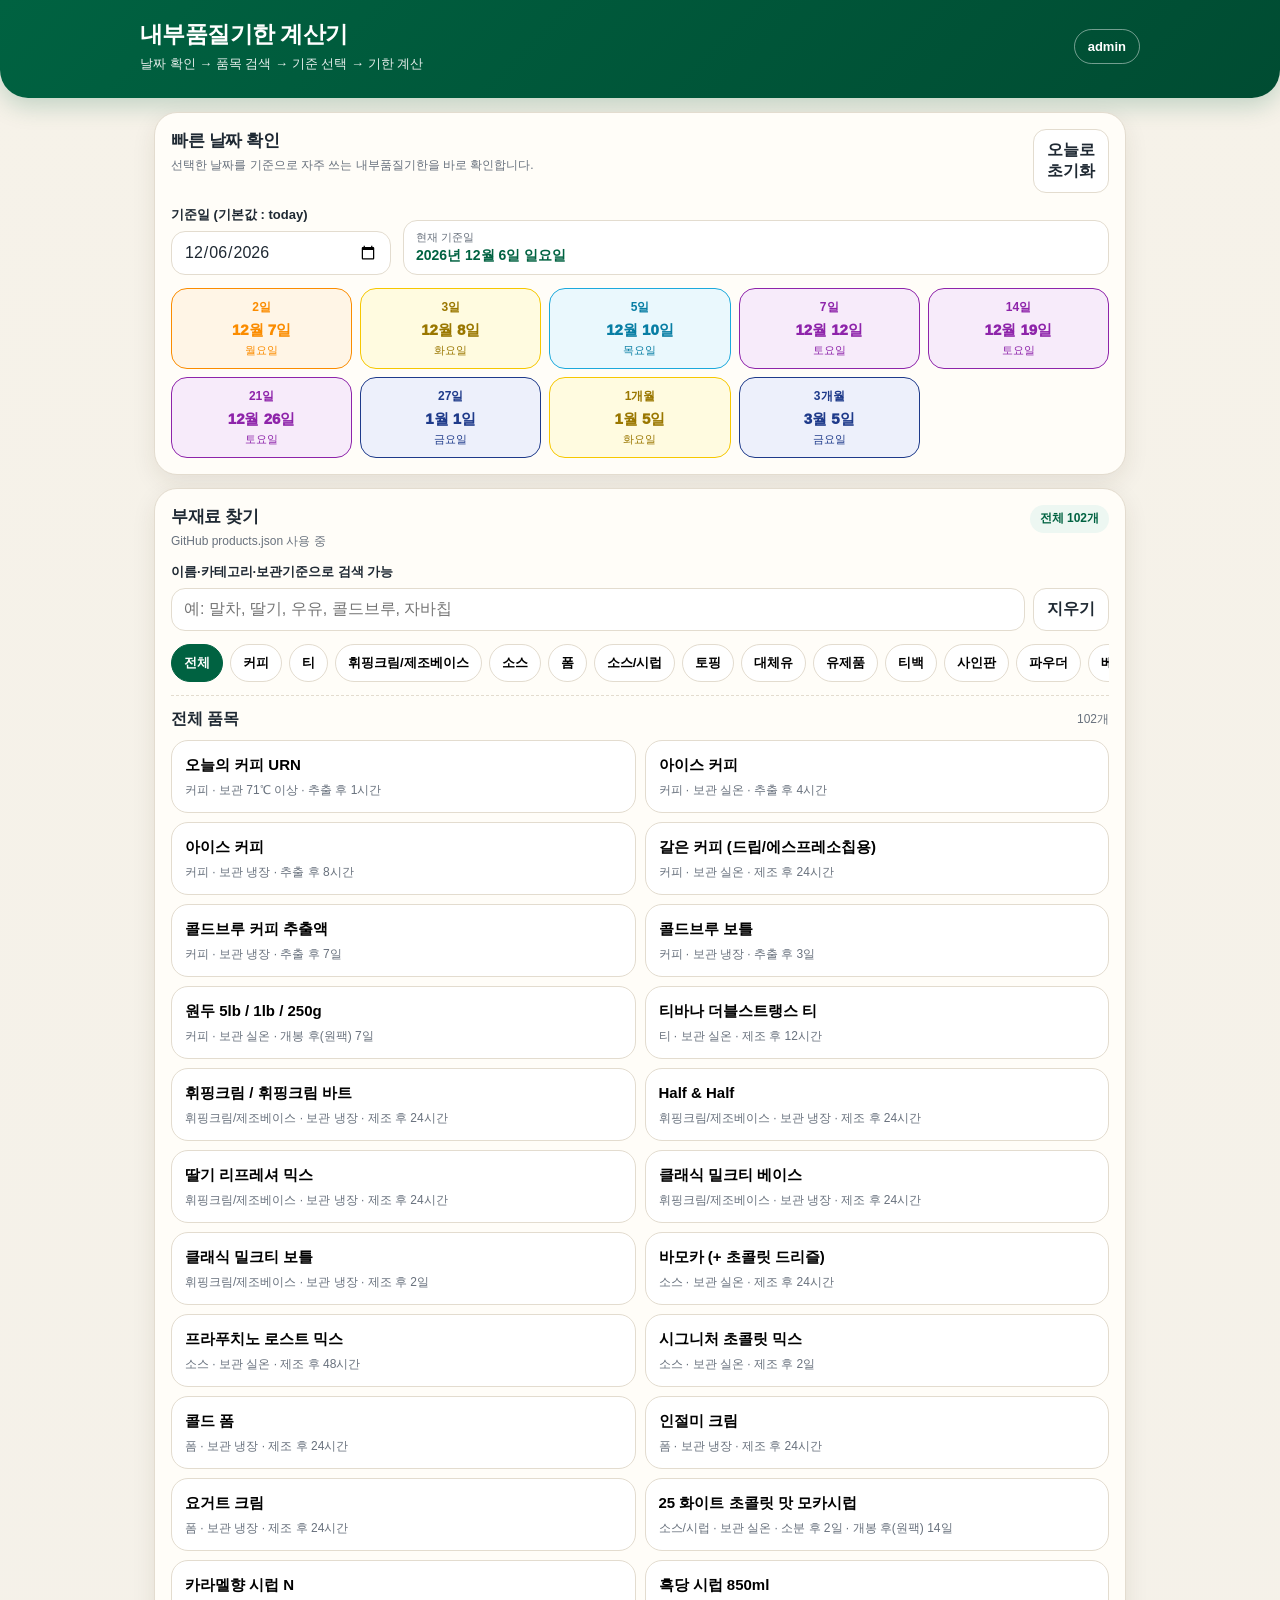
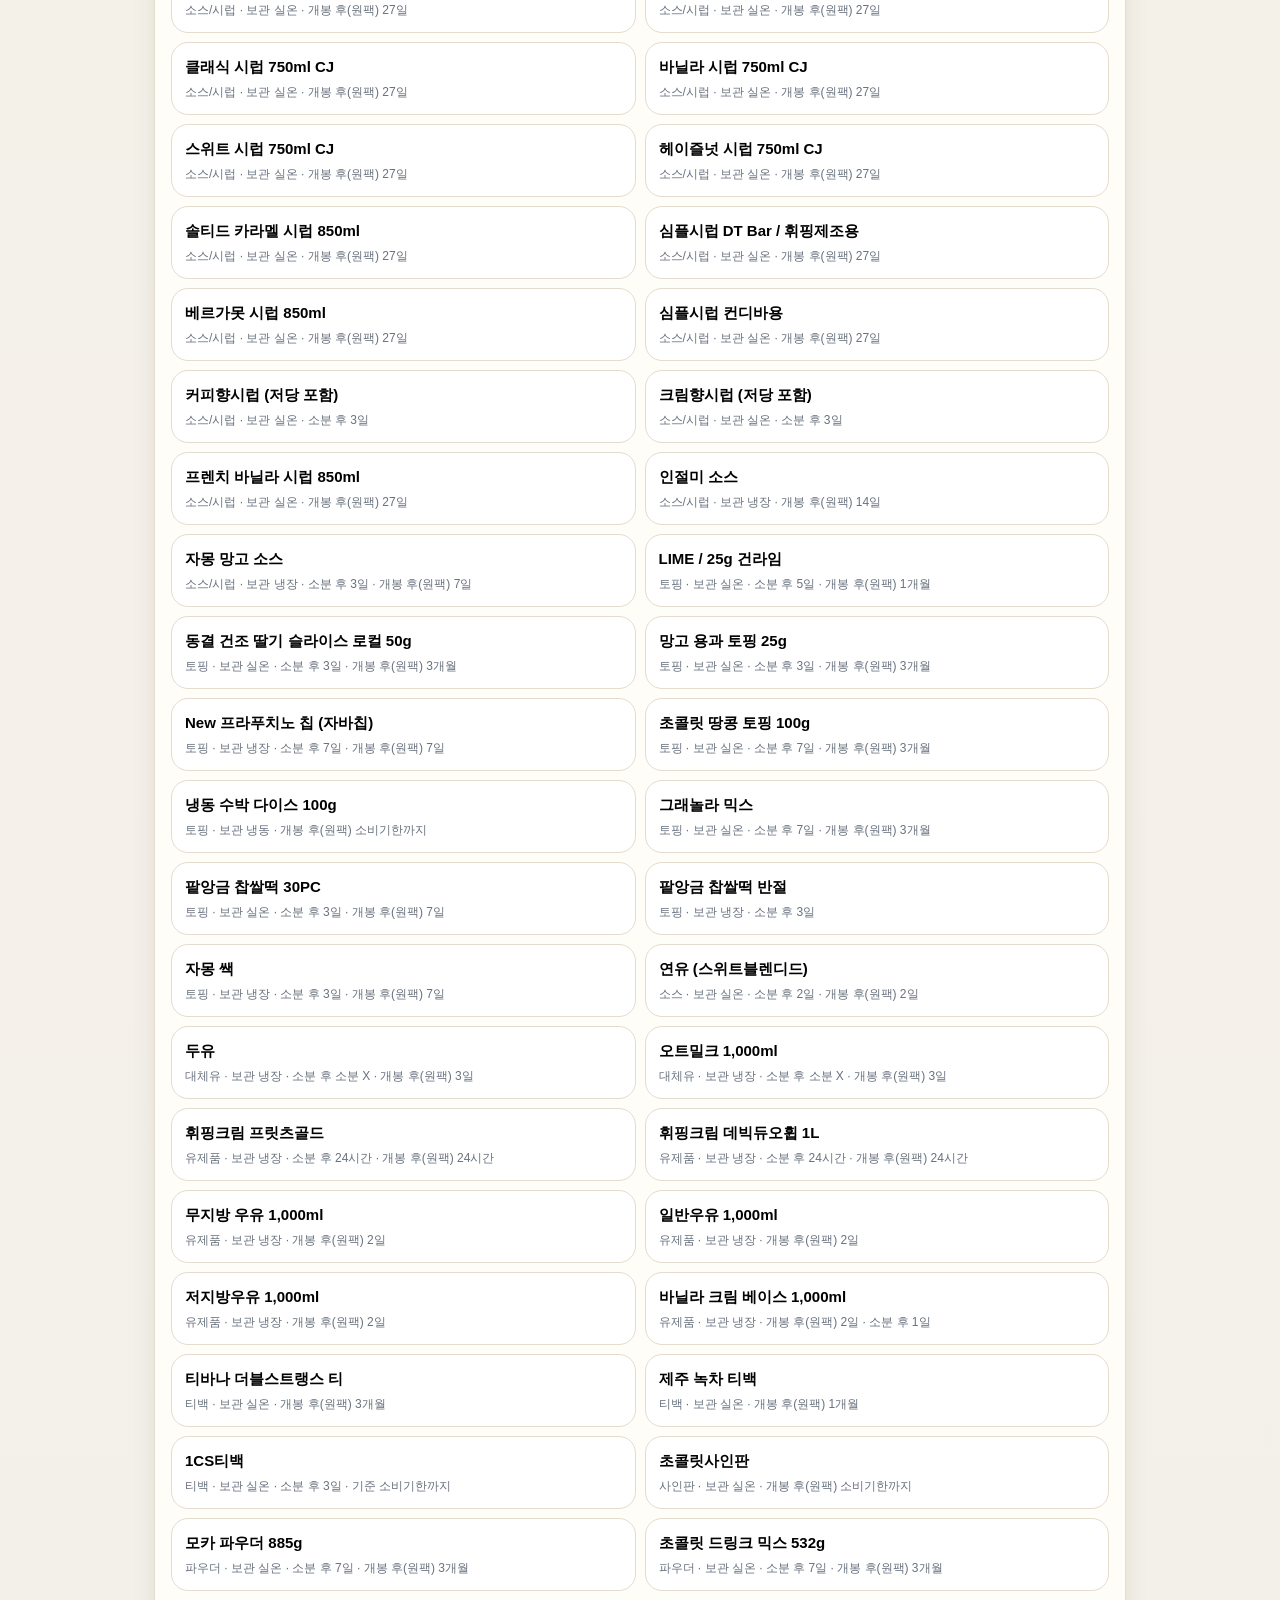
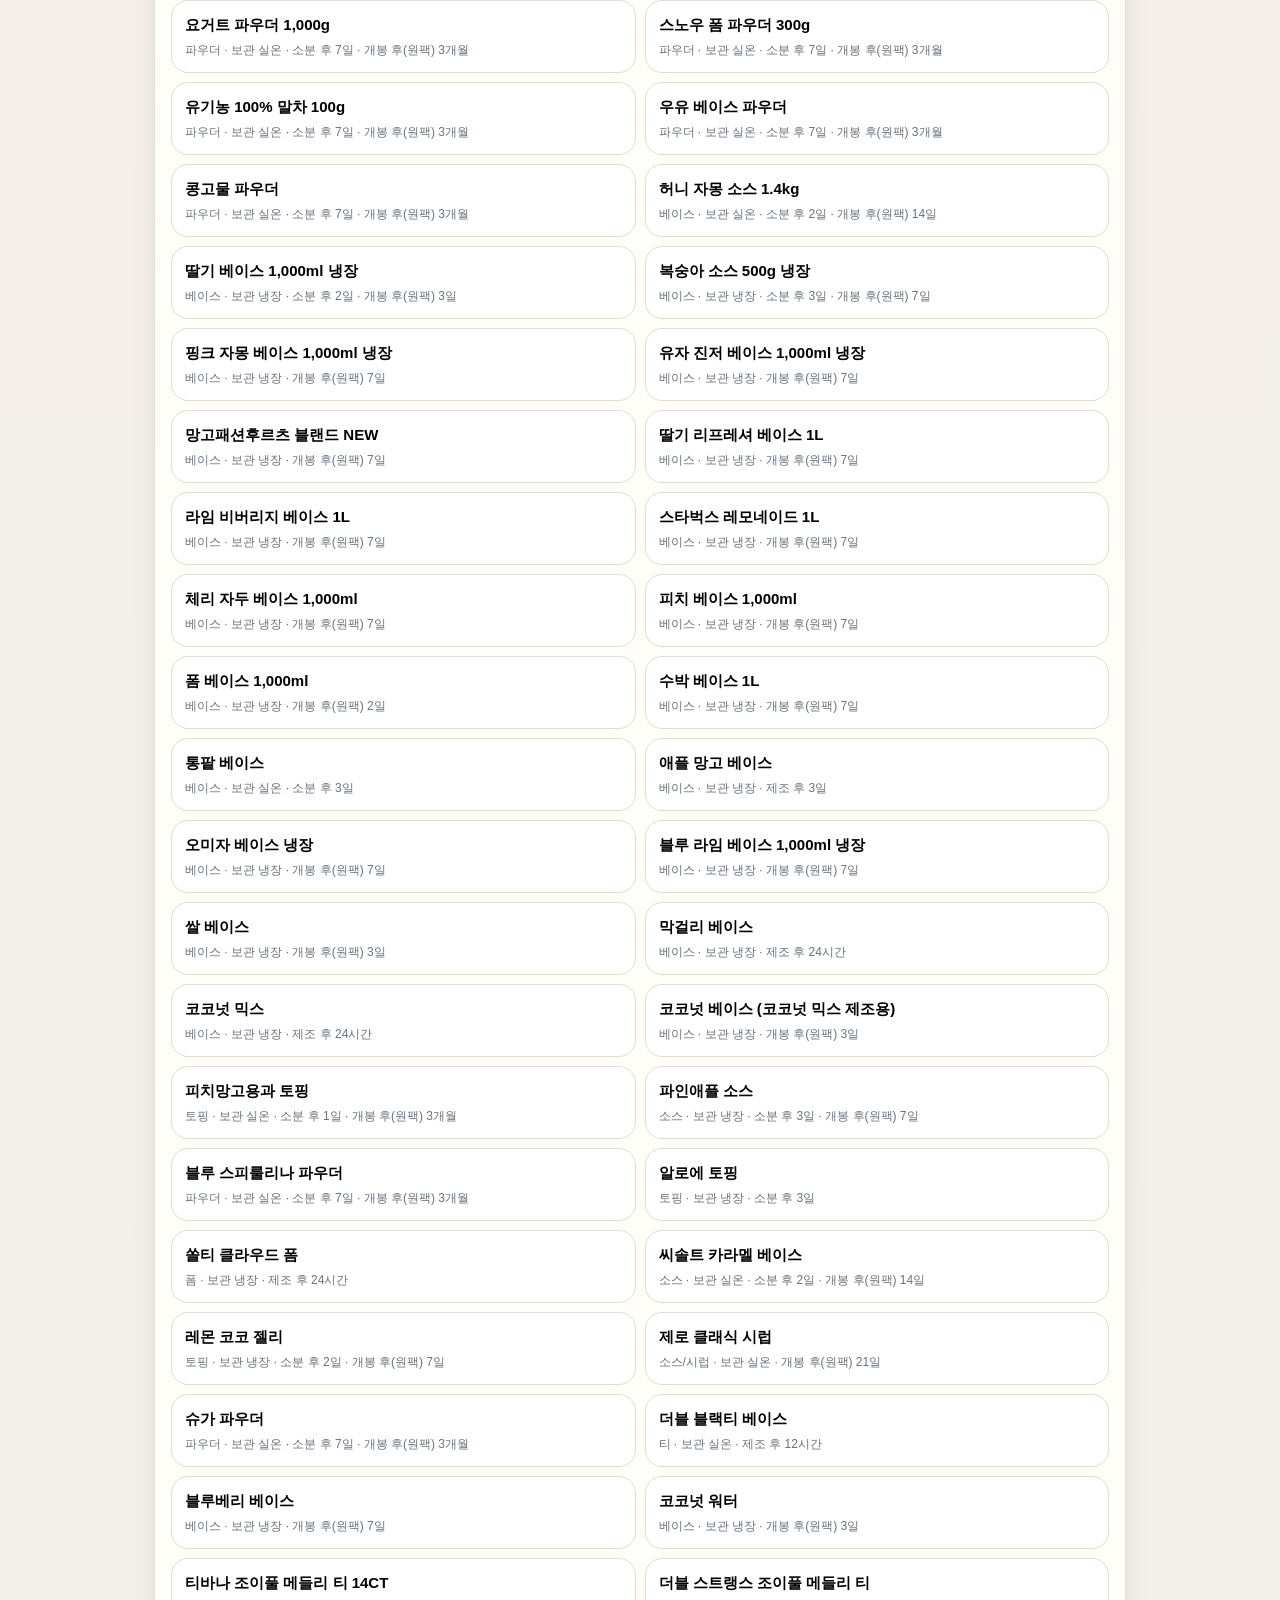
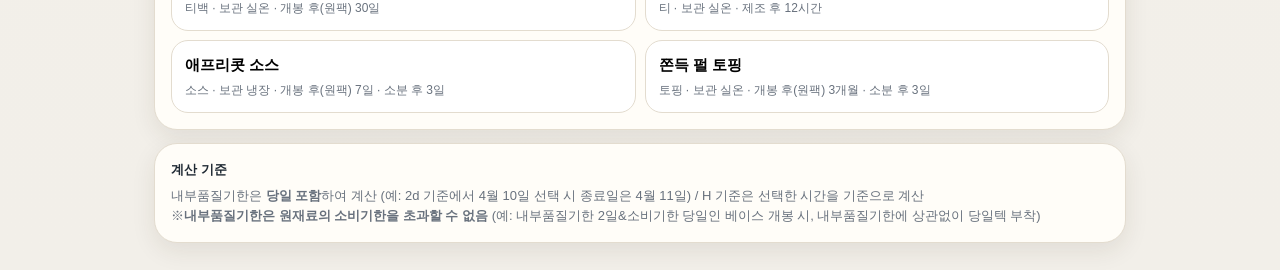
==== commit b3aeabb8: "Add files via upload" ====
--- a/index.html
+++ b/index.html
@@ -26,7 +26,7 @@
         <h2>빠른 날짜 확인</h2>
         <p> 선택한 날짜를 기준으로 자주 쓰는 내부품질기한을 바로 확인합니다.</p>
       </div>
-      <button class="ghost-button" id="resetDateBtn" type="button">오늘로 초기화</button>
+      <button class="ghost-button" id="resetDateBtn" type="button">오늘로<br>초기화</button>
     </div>
     <div class="quick-base-row">
       <div class="field">
@@ -119,4 +119,4 @@
 <script src="./js/calculator.js"></script>
 <script src="./js/app.js"></script>
 </body>
-</html>
+</html>
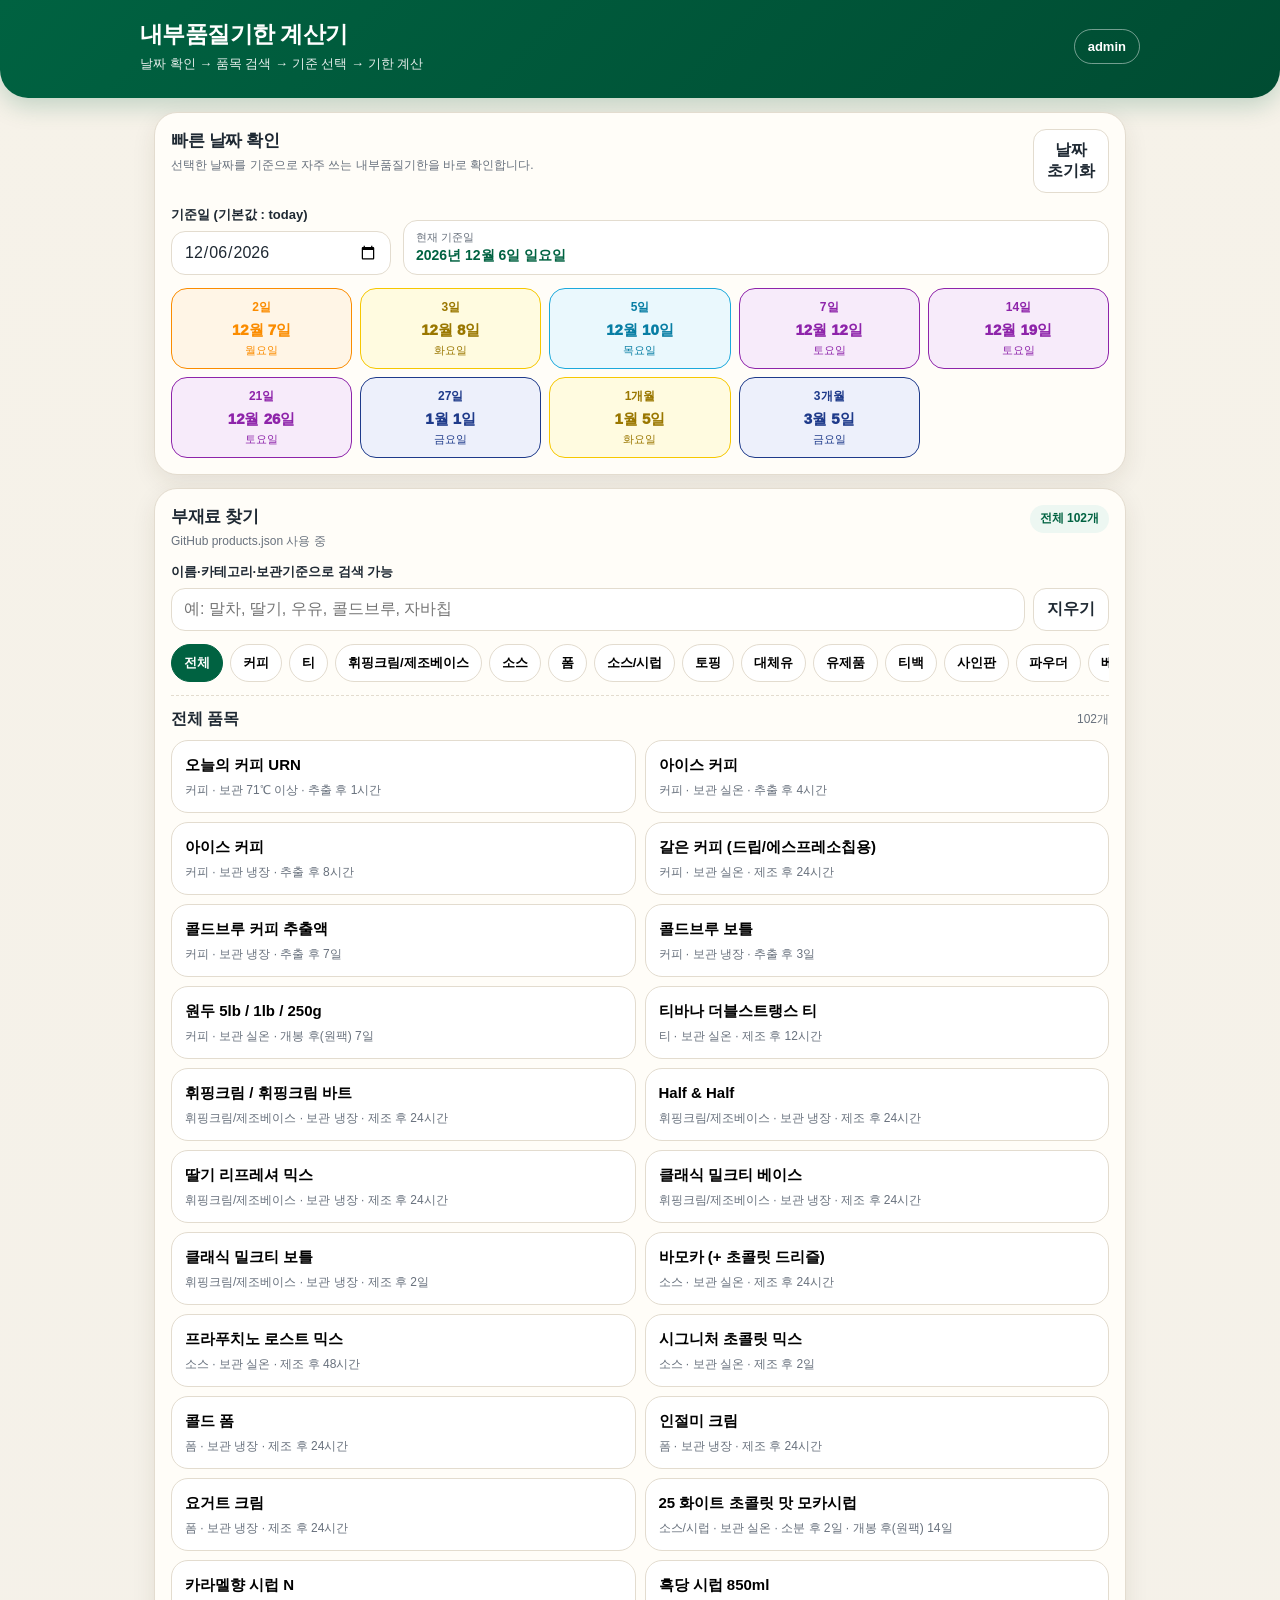
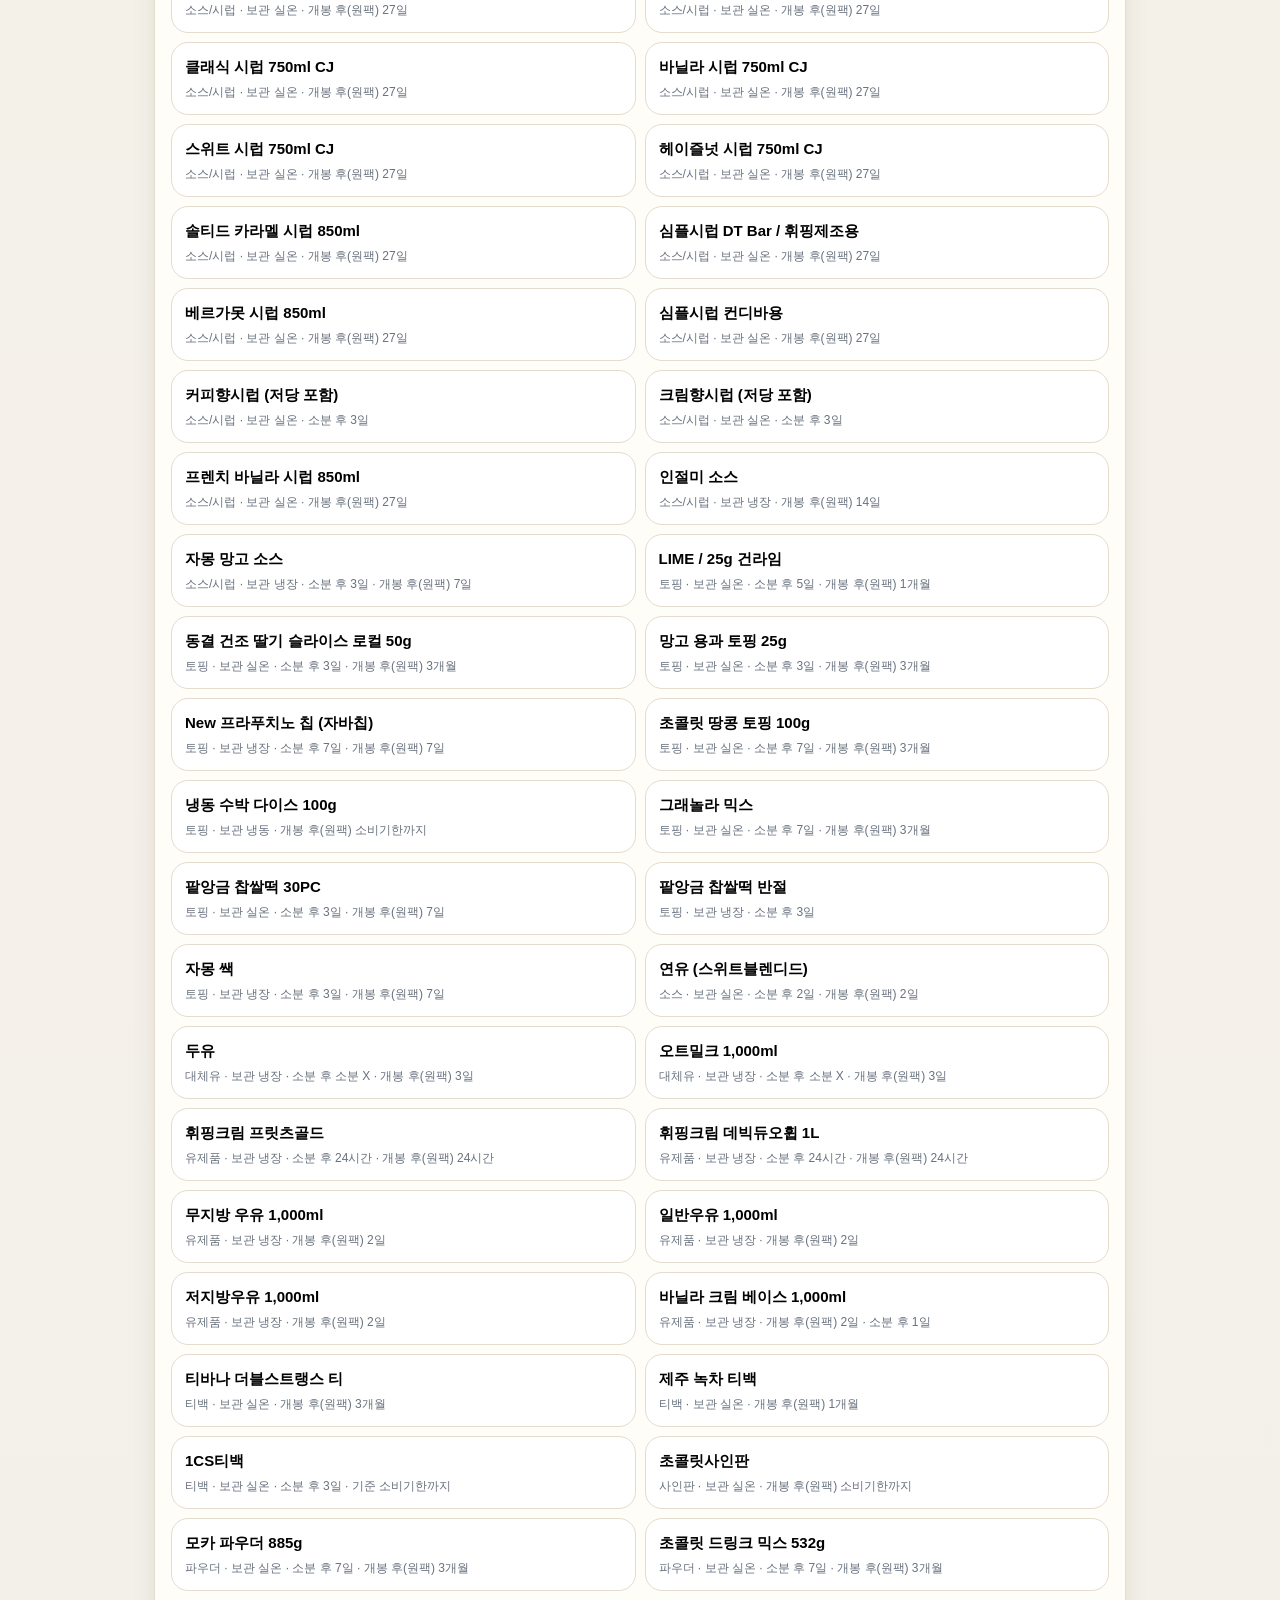
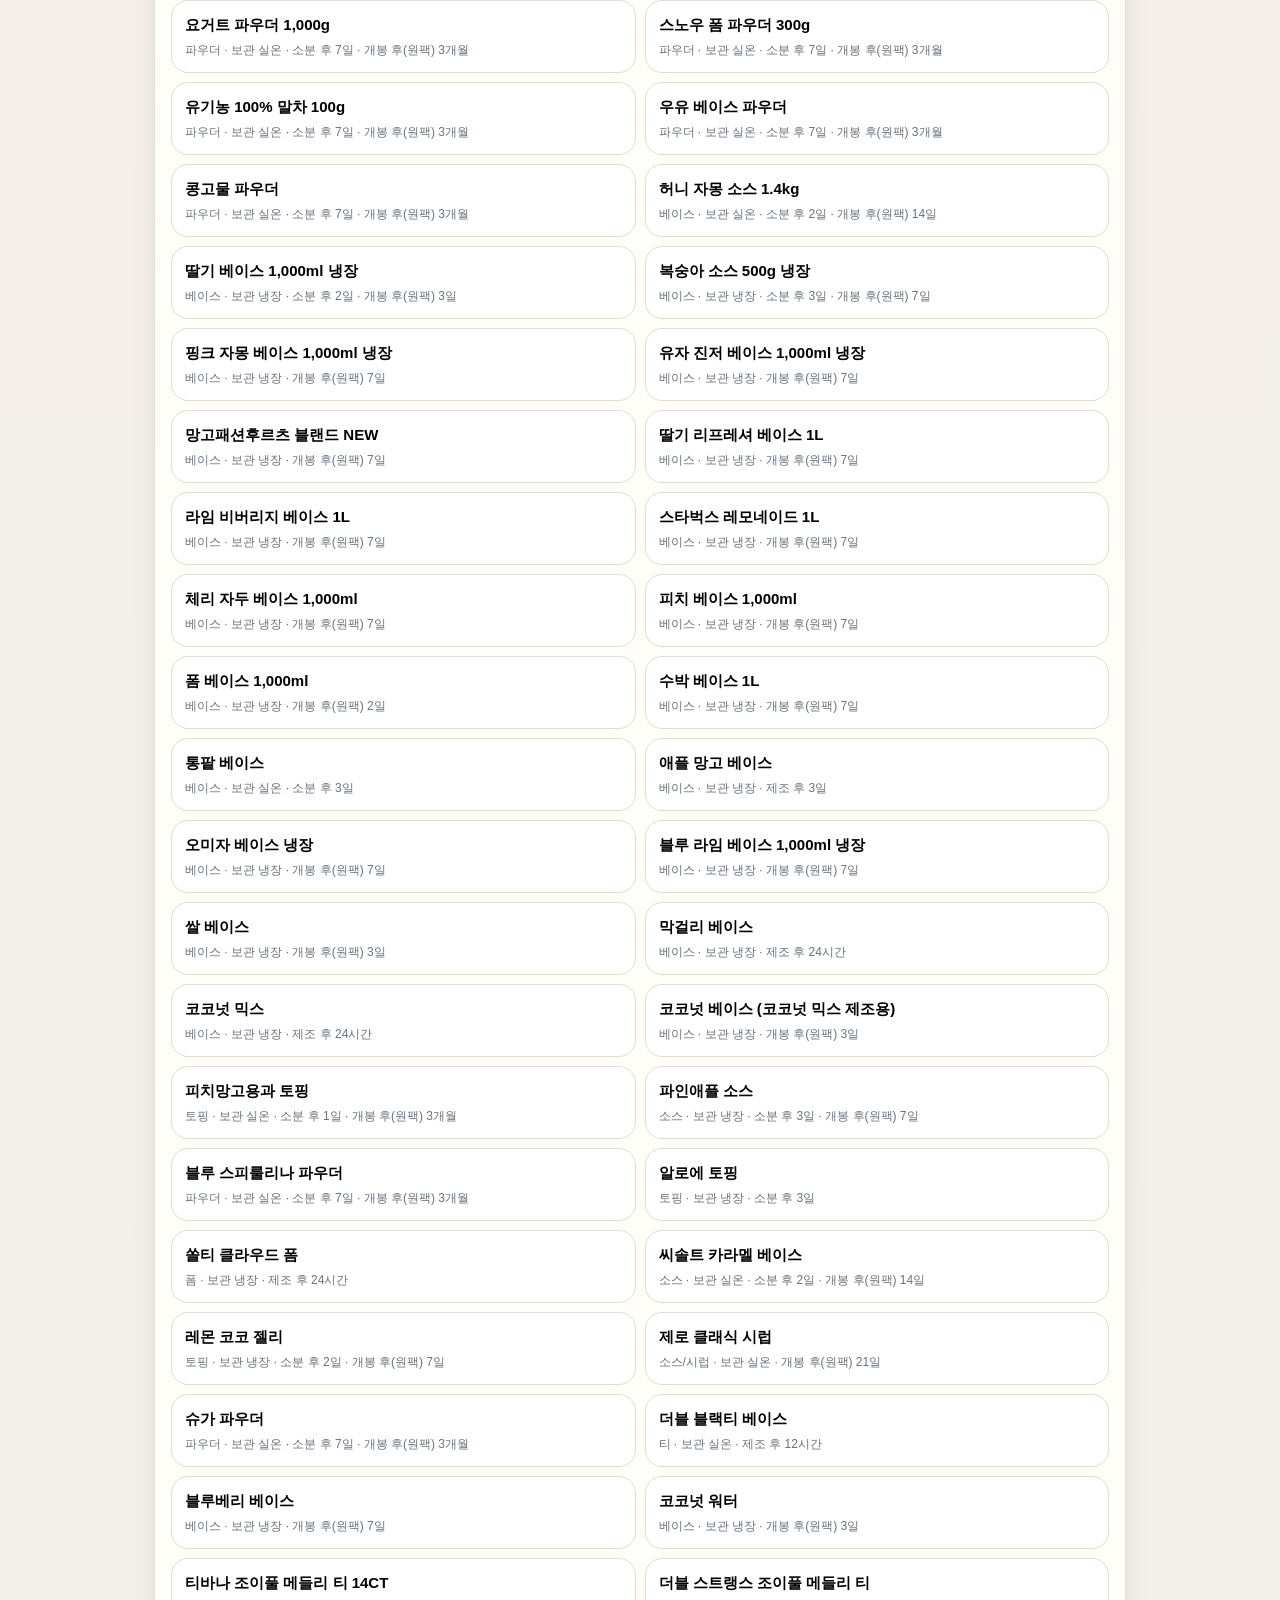
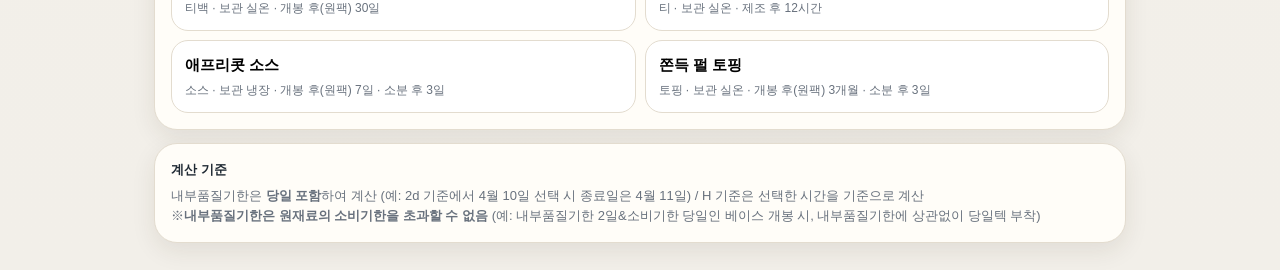
==== commit 1e6a39a8: "Add files via upload" ====
--- a/index.html
+++ b/index.html
@@ -26,7 +26,7 @@
         <h2>빠른 날짜 확인</h2>
         <p> 선택한 날짜를 기준으로 자주 쓰는 내부품질기한을 바로 확인합니다.</p>
       </div>
-      <button class="ghost-button" id="resetDateBtn" type="button">오늘로<br>초기화</button>
+      <button class="ghost-button" id="resetDateBtn" type="button">날짜<br>초기화</button>
     </div>
     <div class="quick-base-row">
       <div class="field">
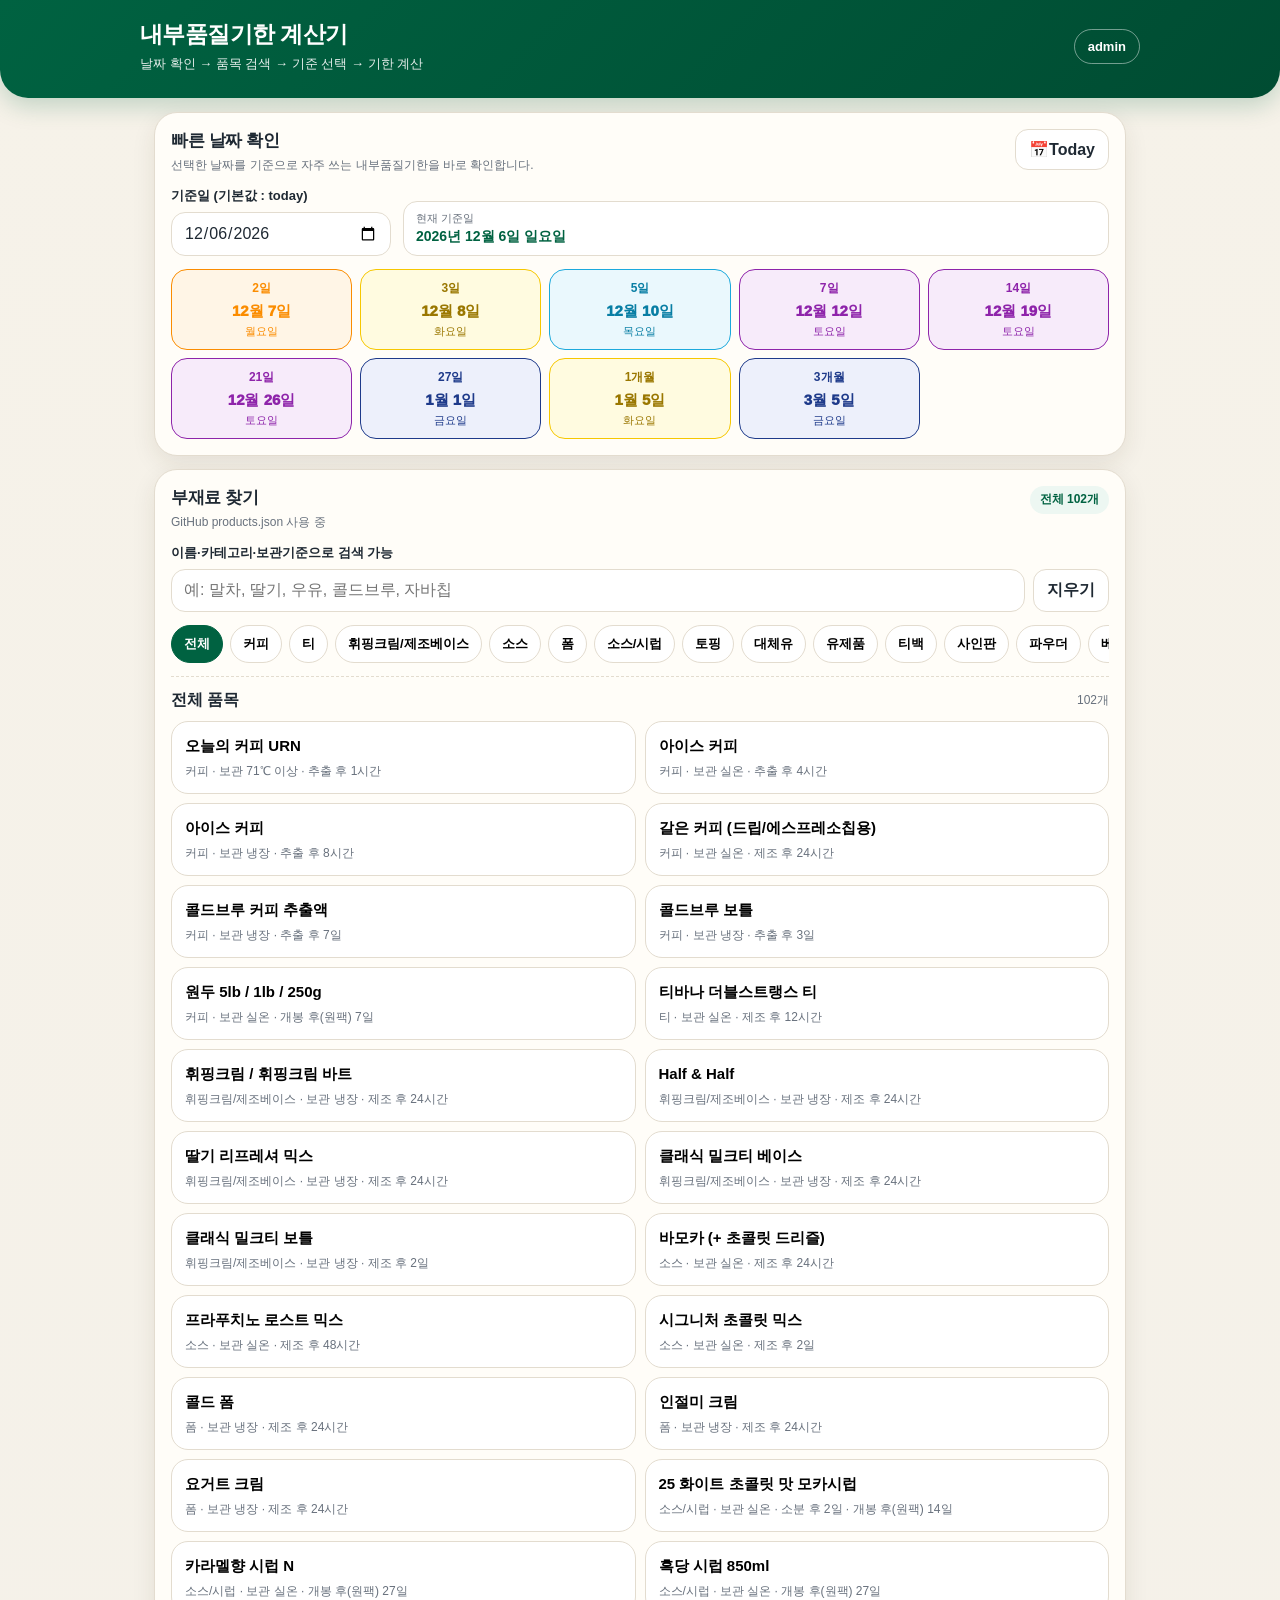
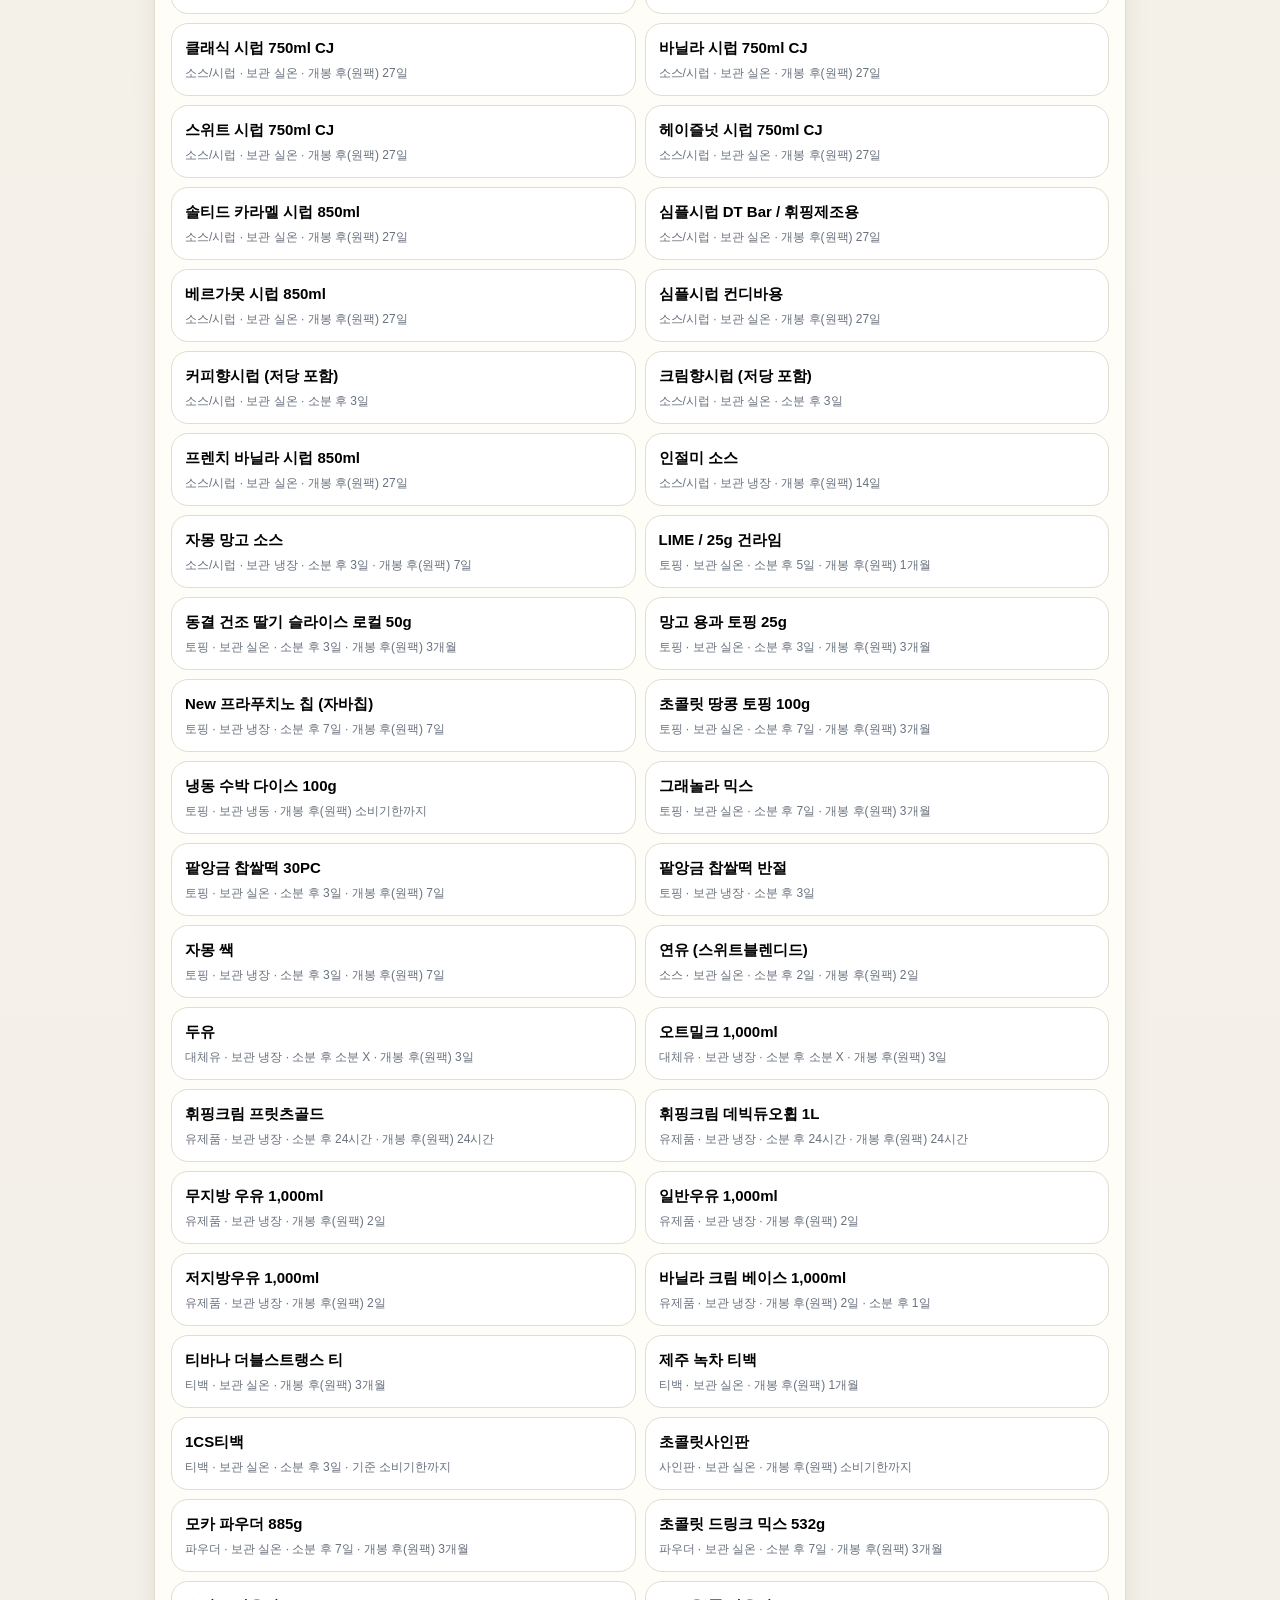
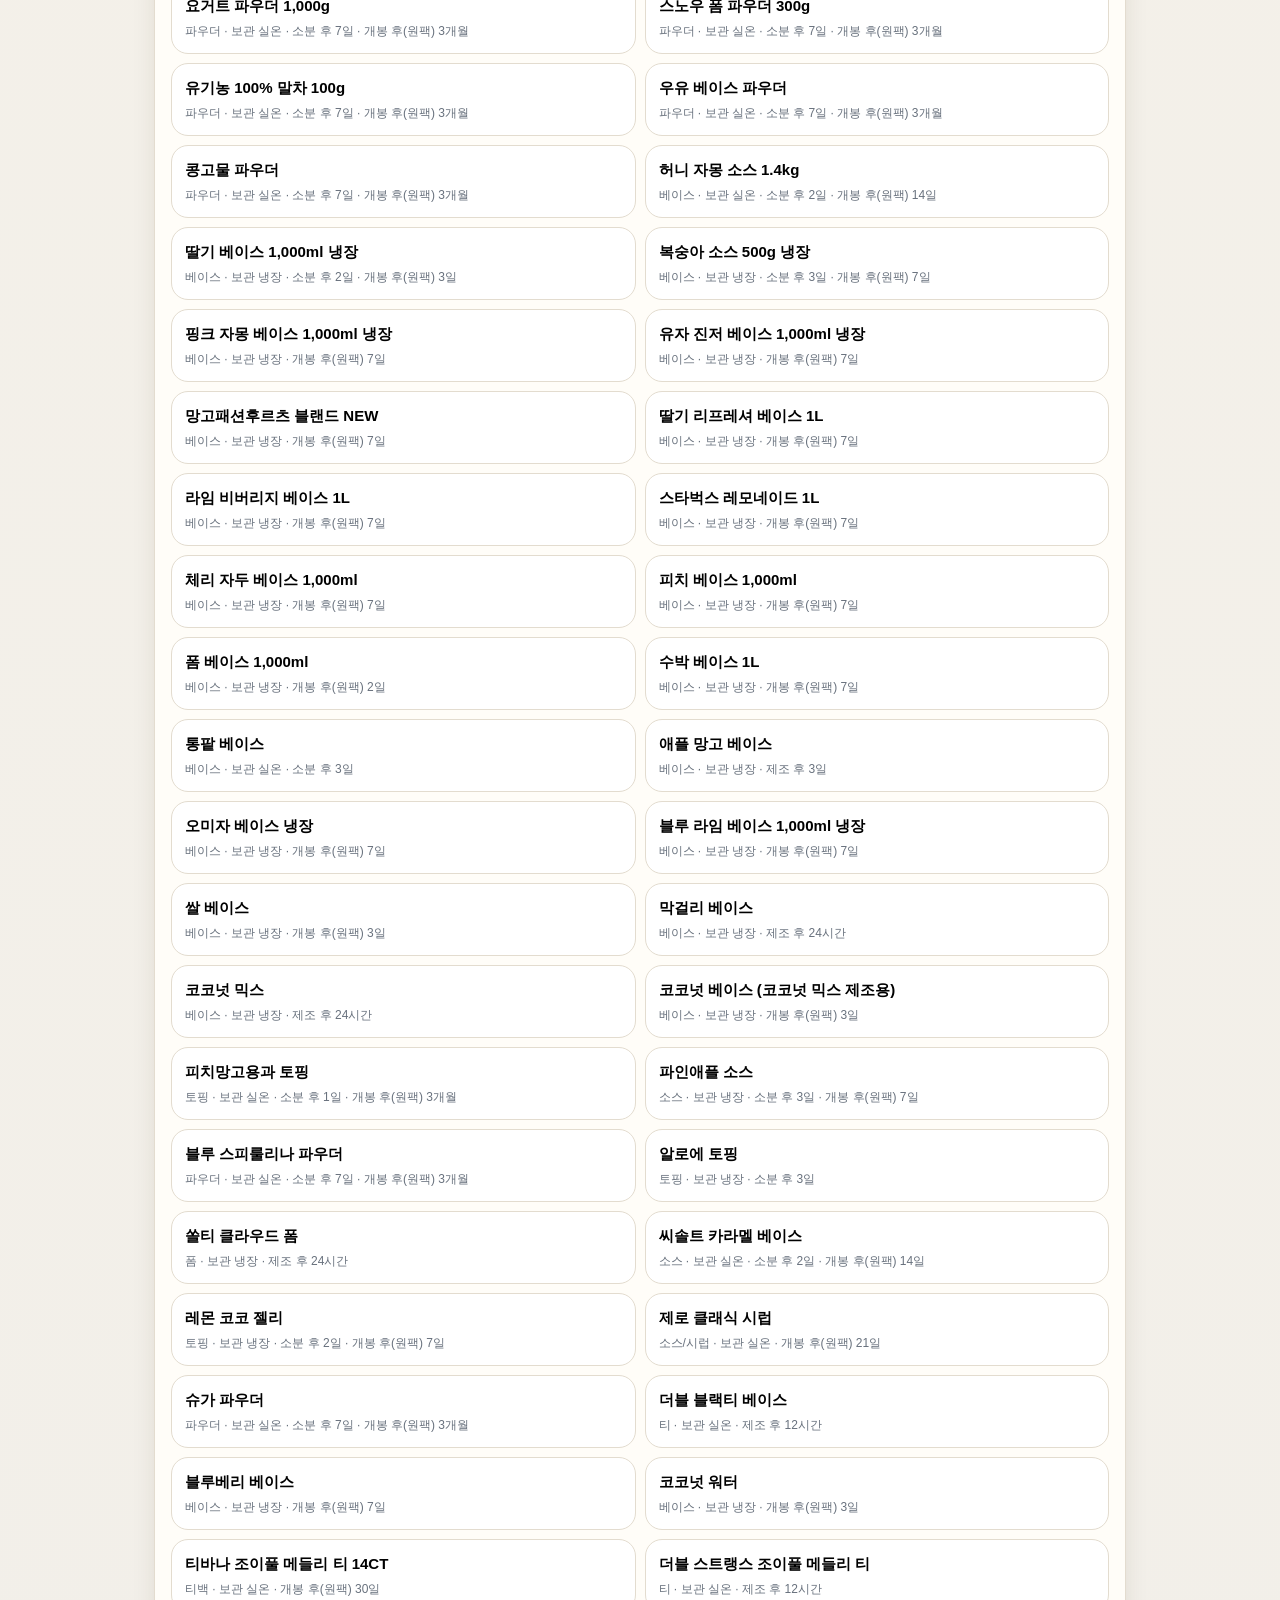
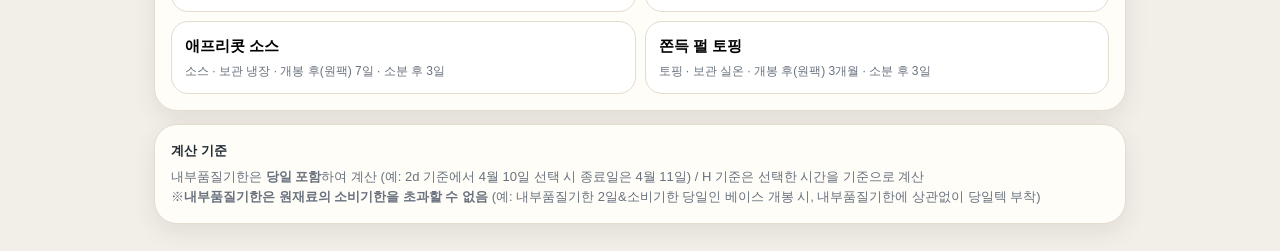
==== commit 8b4957bb: "Add files via upload" ====
--- a/index.html
+++ b/index.html
@@ -26,7 +26,7 @@
         <h2>빠른 날짜 확인</h2>
         <p> 선택한 날짜를 기준으로 자주 쓰는 내부품질기한을 바로 확인합니다.</p>
       </div>
-      <button class="ghost-button" id="resetDateBtn" type="button">날짜<br>초기화</button>
+      <button class="ghost-button" id="resetDateBtn" type="button">📅Today</button>
     </div>
     <div class="quick-base-row">
       <div class="field">
--- a/css/calculator.css
+++ b/css/calculator.css
@@ -31,7 +31,20 @@
 .expire-meta{font-size:13px;line-height:1.5;margin-top:7px}
 .expire-box.invalid{border-color:var(--line);background:#f7f7f7}.expire-box.invalid .expire-date{color:var(--muted)}
 @media(min-width:680px){.quick-grid{grid-template-columns:repeat(5,minmax(0,1fr))}.item-list{grid-template-columns:repeat(2,minmax(0,1fr))}}
-@media(max-width:500px){.form-grid{grid-template-columns:1fr 105px}.section-heading .ghost-button{font-size:12px;padding:8px 9px}}
+@media (max-width:500px){
+  .form-grid{
+    grid-template-columns:1fr 105px;
+  }
+
+  .section-heading .ghost-button{
+    font-size:12px;
+    padding:8px 12px;
+    white-space:nowrap;
+    width:auto;
+    flex-shrink:0;
+
+  }
+}
 
 /* 요일별 색상 */
 .quick-date.sun,.expire-box.sun{background:#fff1f1;border-color:#e53935}
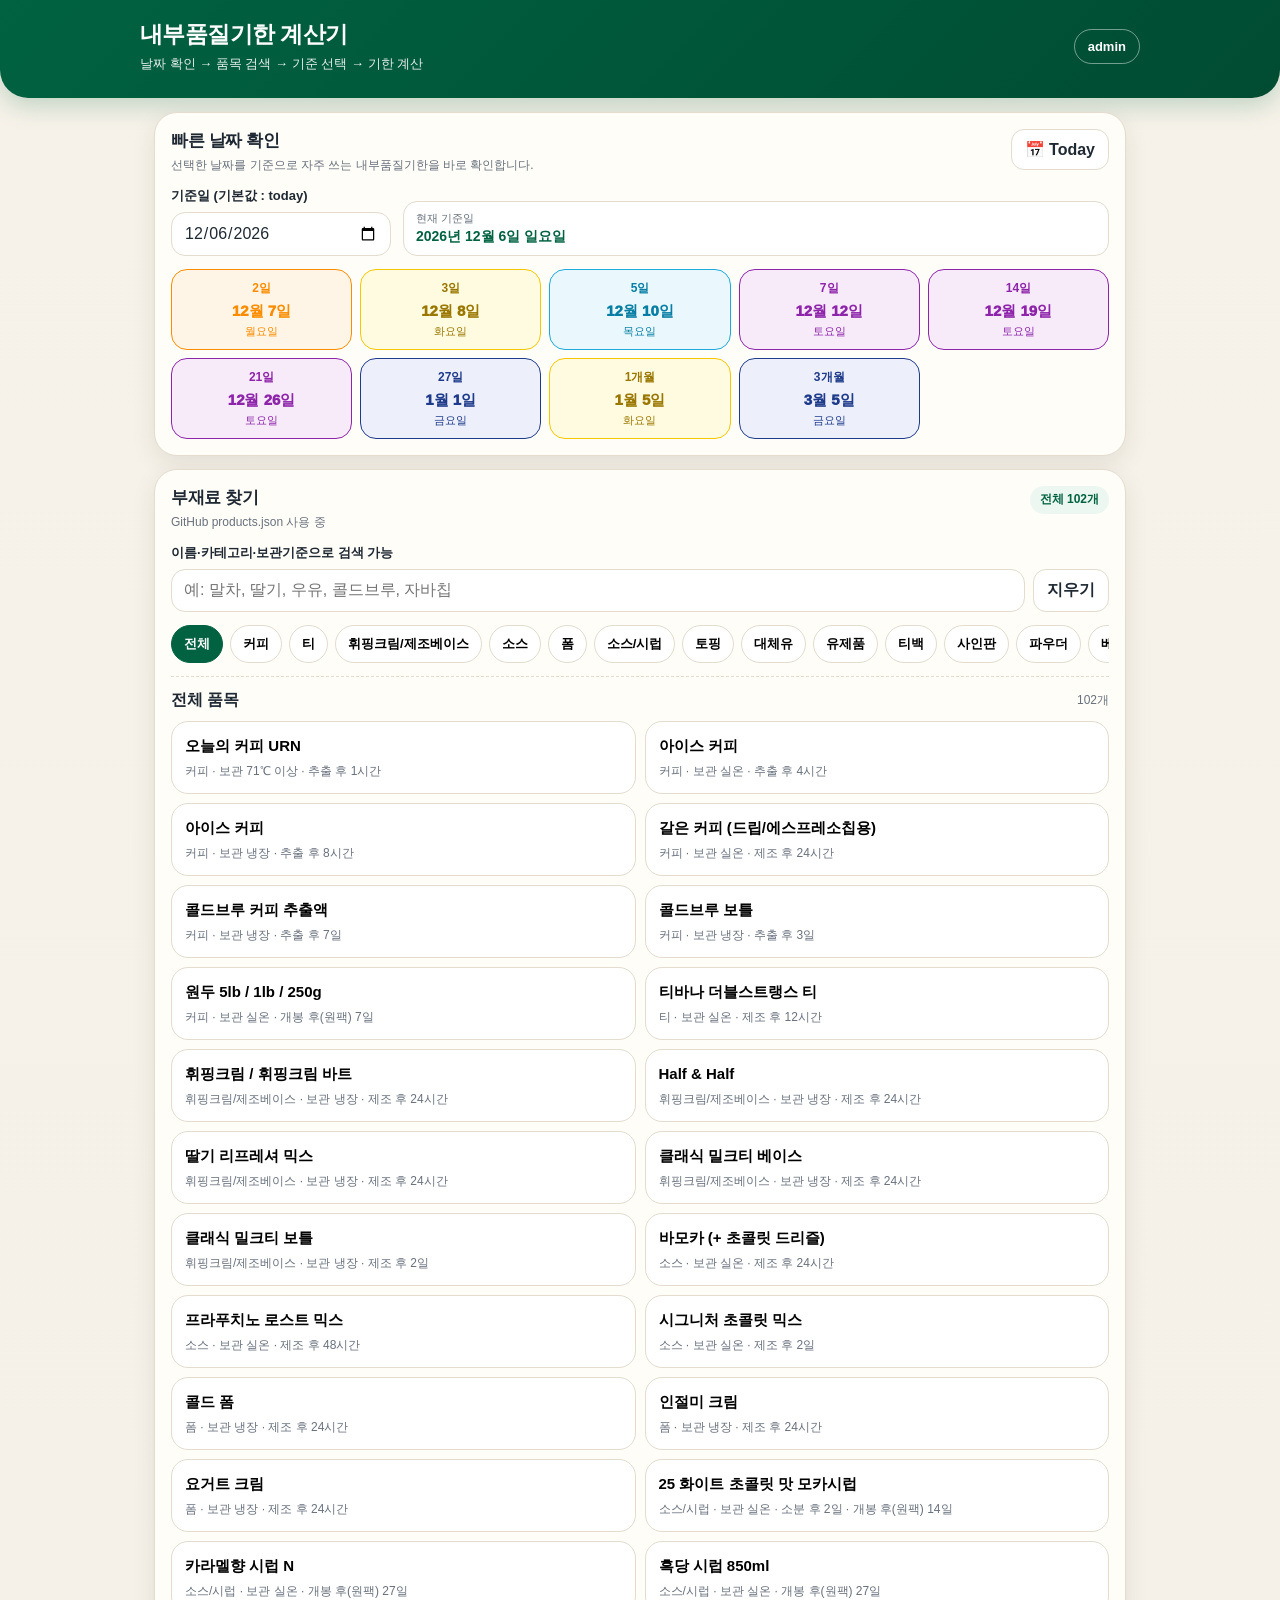
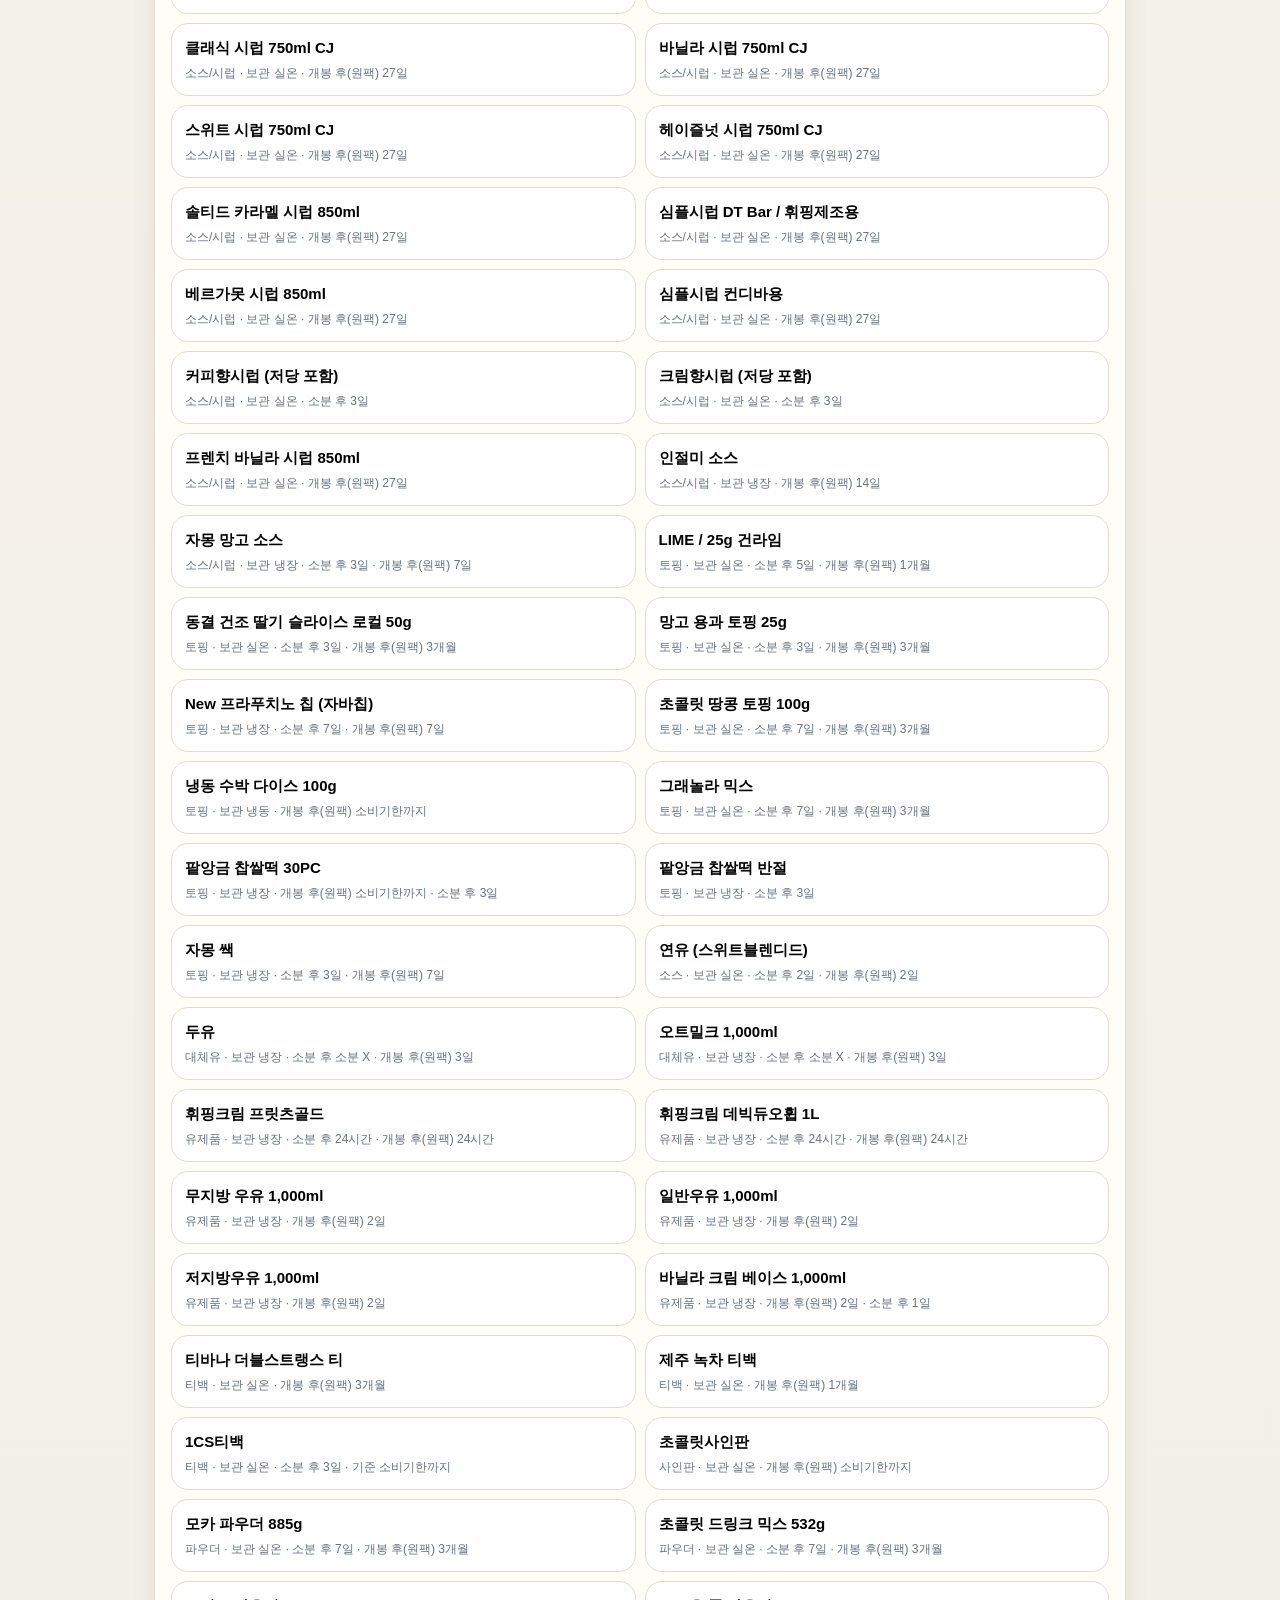
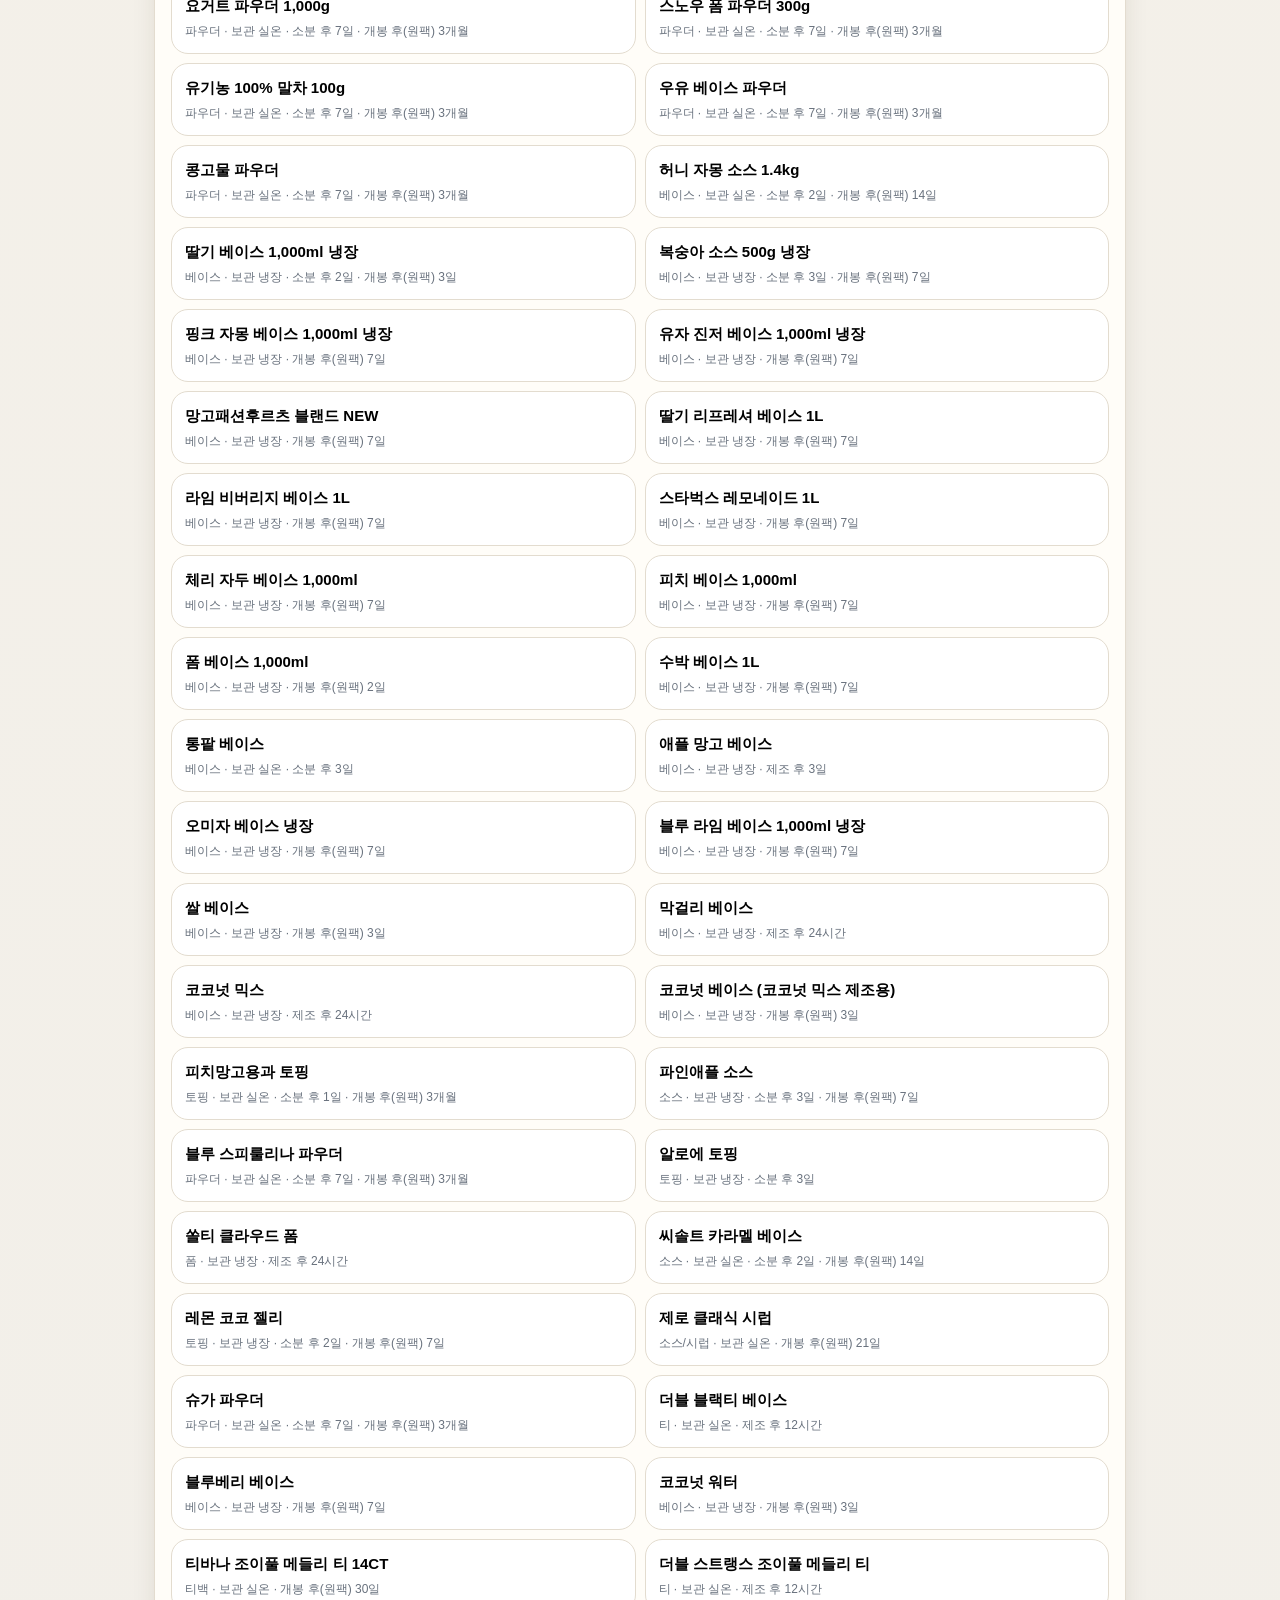
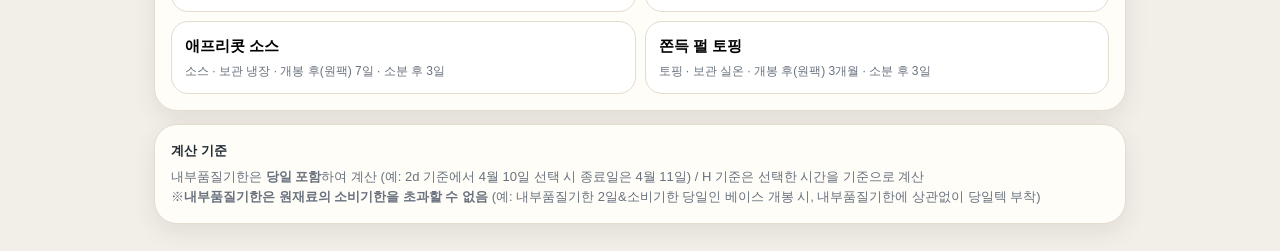
==== commit 12e602b7: "Add files via upload" ====
--- a/index.html
+++ b/index.html
@@ -26,7 +26,7 @@
         <h2>빠른 날짜 확인</h2>
         <p> 선택한 날짜를 기준으로 자주 쓰는 내부품질기한을 바로 확인합니다.</p>
       </div>
-      <button class="ghost-button" id="resetDateBtn" type="button">📅Today</button>
+      <button class="ghost-button" id="resetDateBtn" type="button">📅 Today</button>
     </div>
     <div class="quick-base-row">
       <div class="field">
